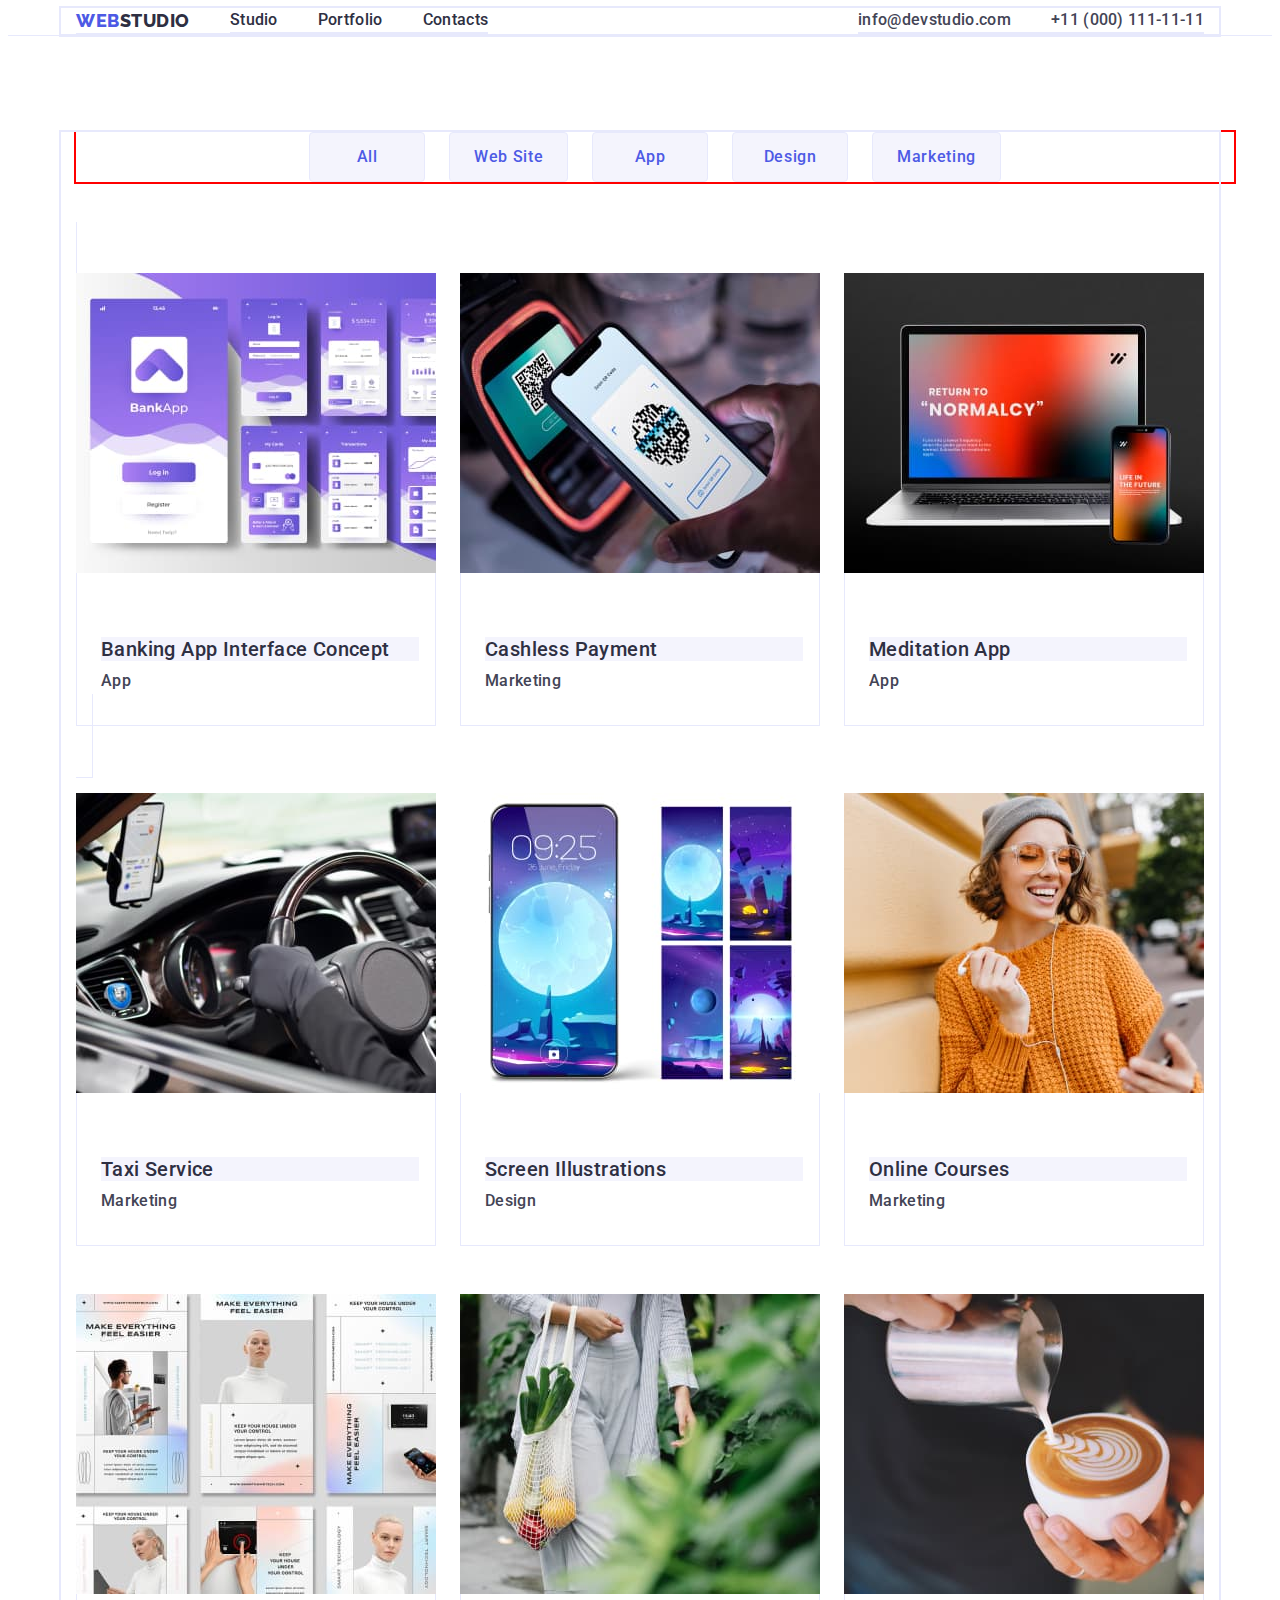
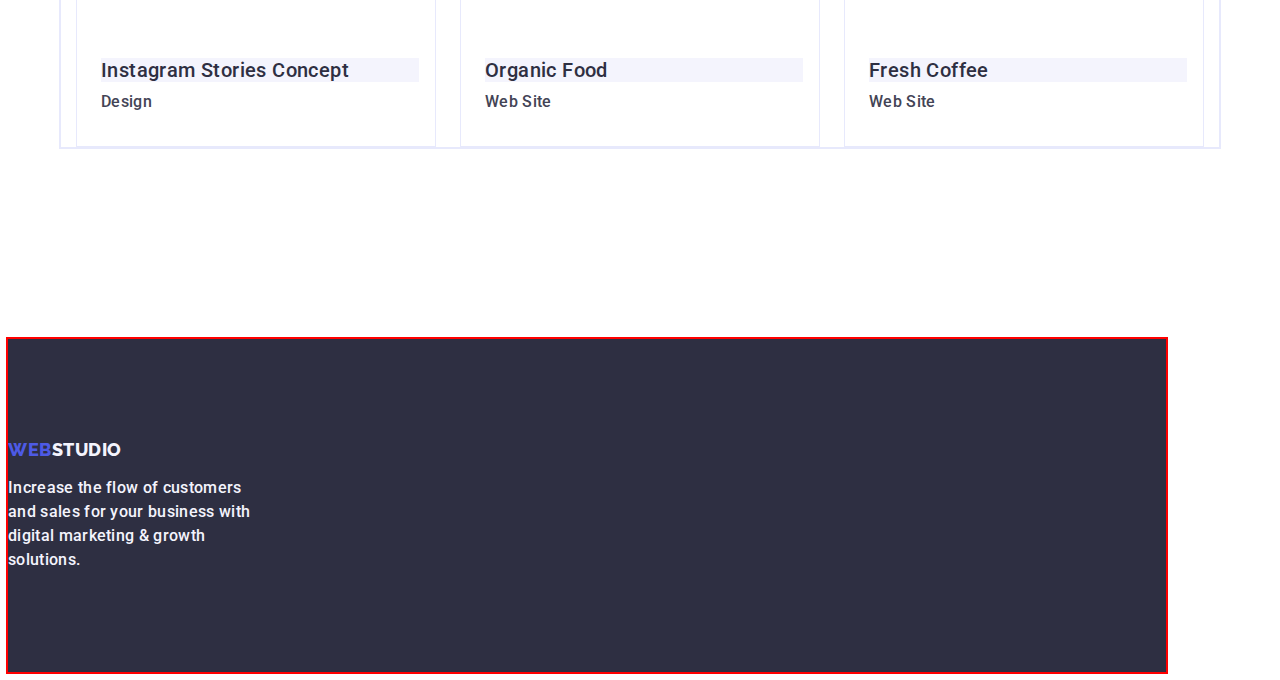
==== portfolio.html @ 83db0241 "hw3m3" ====
<!DOCTYPE html>
<html lang="en">

<head>
    <meta charset="UTF-8" />
    <meta http-equiv="X-UA-Compatible" content="IE=edge" />
    <meta name="viewport" content="width=device-width, initial-scale=1.0" />
    <title>Домашка 2</title>
    <link rel="preconnect" href="https://fonts.googleapis.com">
    <link rel="preconnect" href="https://fonts.gstatic.com" crossorigin>
    <link href="https://fonts.googleapis.com/css2?family=Raleway:wght@800&family=Roboto:wght@400;500;700&display=swap"
        rel="stylesheet">
    <link rel="stylesheet" href="https://cdnjs.cloudflare.com/ajax/libs/modern-normalize/2.0.0/modern-normalize.min.css"
        integrity="sha512-4xo8blKMVCiXpTaLzQSLSw3KFOVPWhm/TRtuPVc4WG6kUgjH6J03IBuG7JZPkcWMxJ5huwaBpOpnwYElP/m6wg=="
        crossorigin="anonymous" referrerpolicy="no-referrer" />
    <link rel="stylesheet" href="./css/styles.css">
</head>

<body>
    <header class="header-class">
        <div class="container flex-container ">
            <nav class="nav-class flex-container">
                <a class="main-return-index link" href="./index.html">Web<span class="logo-studio">Studio</span></a>
                <ul class="flex-container list">
                    <li><a class="main-menu link" href="./index.html">Studio</a></li>
                    <li><a class="main-menu link" href="./portfolio.html">Portfolio</a></li>
                    <li><a class="main-menu link" href="">Contacts</a></li>
                </ul>
            </nav>
    
            <address class="main-adress flex-container">
                <ul class="flex-container list">
                    <li><a class="main-email-tel link" href="mailto:info@devstudio.com">info@devstudio.com</a></li>
                    <li><a class="main-email-tel link" href="tel:+110001111111">+11 (000) 111-11-11</a></li>
                </ul>
            </address>
        </div>
    </header>

    
    <main>
        <section class="section-portfolio">
           
            <div class="container ">   
                <h1 class=" visually-hidden "> portfolio </h1>
                <ul class="container flex-container-menu-portfolio list">
    
                    <li> <button type="button" class="portfolio-filter link">All</button> </li>
                    <li> <button type="button" class="portfolio-filter link">Web Site</button> </li>
                    <li> <button type="button" class="portfolio-filter link">App</button></li>
                    <li> <button type="button" class="portfolio-filter link">Design</button></li>
                    <li> <button type="button" class="portfolio-filter link">Marketing</button></li>
                </ul>
                <ul class=" flex-container-portfolio list">
           
                    <li class="portfolio-li"><a class="portfolio-list  link" href="">
                            <img src="./images/portfolio-banking-c.jpg" 
                                 alt="portfolio-banking">
                            <div class="portfolio-list">       
                                <h2 class="portfolio-h-two"> Banking App Interface Concept</h2>
                                <p class="portfolio-p">App</p>
                            </div>
                        </a>
                    </li>
                    <li class="portfolio-li"> <a class="link" href="">
                            <img src="./images/portfolio-cashless-c.jpg" 
                                alt="portfolio-banking">
                            <div class="portfolio-list">
                                <h2 class="portfolio-h-two"> Cashless Payment</h2>
                                <p class="portfolio-p">Marketing</p>
                            </div>
                        </a>
                    </li>
                    <li class="portfolio-li"> <a class="link" href="">
                            <img src="./images/portfolio-meditation-c.jpg"
                                alt="portfolio-banking">
                            <div class="portfolio-list">
                                <h2 class="portfolio-h-two"> Meditation App</h2>
                                <p class="portfolio-p">App</p>
                            </div>
                        </a>
                    </li>
                    <li class="portfolio-li"> <a class="link" href="">
                            <img src="./images/portfolio-taxi-c.jpg" 
                                alt="portfolio-banking">
                            <div class="portfolio-list">
                                <h2 class="portfolio-h-two"> Taxi Service</h2>
                                <p class="portfolio-p">Marketing</p>
                            </div>
                        </a>
                    </li>
                    <li class="portfolio-li"> <a class="link" href="">
                            <img src="./images/portfolio-screen-c.jpg" 
                                alt="portfolio-banking">
                            <div class="portfolio-list">
                                <h2 class="portfolio-h-two"> Screen Illustrations</h2>
                                <p class="portfolio-p">Design</p>
                            </div>
                        </a>
                    </li>
                    <li class="portfolio-li"> <a  class="link" href="">
                            <img src="./images/portfolio-online-course-c.jpg" 
                                 alt="portfolio-banking">
                            <div class="portfolio-list">
                                <h2 class="portfolio-h-two"> Online Courses</h2>
                                <p class="portfolio-p">Marketing</p>
                            </div>
                        </a>
                    </li>
                    <li class="portfolio-li"> <a class="link" href="">
                            <img src="./images/portfolio-instagram-story-c.jpg" 
                                alt="portfolio-banking">
                            <div class="portfolio-list">
                                <h2 class="portfolio-h-two"> Instagram Stories Concept</h2>
                                <p class="portfolio-p">Design</p>
                            </div>
                        </a>
                    </li>
                    <li class="portfolio-li"> <a class="link" href="">
                            <img src="./images/portfolio-organic-food-c.jpg" 
                               alt="portfolio-banking">
                            <div class="portfolio-list">
                                <h2 class="portfolio-h-two"> Organic Food</h2>
                                <p class="portfolio-p">Web Site</p>
                            </div>
                        </a>
                    </li>
                    <li class="portfolio-li"> <a class="link" href="">
                        <img src="./images/portfolio-fresh-coffe-c.jpg"
                             alt="portfolio-banking">
                        <div class="portfolio-list">
                            <h2 class="portfolio-h-two"> Fresh Coffee</h2>
                            <p class="portfolio-p">Web Site</p>
                        </div>
                    </a>
                    </li>
                </ul>
            </div>
        </section>
    </main>
    <footer class="">
        <div class="footer-class">
            <a class="main-footer-index link " href="./index.html">Web<span class="main-span-footer">Studio</span></a>
            <p class="main-p-footer size-p-footer">
                Increase the flow of customers and sales for your business with digital
                marketing & growth solutions.
            </p>
        </div>
    </footer>
</body>
</html>
---- css/styles.css ----
body{
    font-family: "Roboto", sans-serif;
    font-weight: 500;
    color: #434455;
    background-color:#FFFFFF;}
:root{
    --title-color:#ffffff;
    --background-color-body:#2e2f42;
    --portfolio-filter-color: #4D5AE5;
    --portfolio-filter-background: #F4F4FD;
    --color-main-menu: #434455;
    --color-border-portfolio:#e7e9fc;
    --color-focus-blu: #404bbf;
    --color-h-second: #2E2F42;
    --color-main-total: #F4F4FD;
    --color-main-p: #434455;
    --color-sect-third: #E5E5E5;
}
.list{list-style: none;  }
.link{text-decoration: none; }
p,h1,h2,h3,h4,h5,h6 {margin: 0;}
ul,ol{margin: 0;   padding: 0  ;}
img{display: block;}

/* Main menu */
.main-menu {
    font-weight: 500;
    font-size: 16px;
    line-height: 1.5;
    letter-spacing: 0.02em;
    color: var(--background-color-body);
    gap: 40px;
    padding: 24px 0;
}
 .main-menu:hover,
 .main-menu:focus {
    color: var(--color-focus-blu);
}
.nav-class {}

.flex-container{
    display: flex;
    align-items: center;
    gap: 40px;
    justify-content: space-between;
    border-bottom: 1px solid #e7e9fc
}
.flex-container-first{
    box-sizing: content-box;
    display: flex;
}
.flex-container-second {
    display: flex;
    align-items: center;
    gap: 24px;
    justify-content: center;
}
.flex-container-portfolio{
    display: flex;
    flex-wrap: wrap;
    align-items: center;
    column-gap: 24px;
    row-gap: 48px;
    margin-bottom: 72px;
    border-top: none;
}
.portfolio-li{
    /* flex-basis: calc((100% - 48x) / 3); */
    width: calc((100% - 48px) / 3);
}
.portfolio-list{
    padding: 32px 16px;

    border: 1px solid var(--color-border-portfolio);
    border-top: none;
}
.flex-container-menu-portfolio{
    display: flex;
    align-items: center;
    gap: 24px;
    margin-bottom: 72px;
    padding-top: 96px;
}   
.flex-container-third {
    display: flex;
    align-items: center;
    gap: 24px;
    }
.flex-on{
    display: flex;
    align-items: center;
    justify-items: center;
    justify-content: center;
}

.logo-studio{
    color: var(--background-color-body);
}

.main-return-index{
       color: var(--portfolio-filter-color);
        font-family: 'Raleway', sans-serif;
        font-style: normal;
        font-weight: 800;
        font-size: 18px;
        line-height: 1.17;
        letter-spacing: 0.03em;
        text-transform: uppercase;
 }

.main-footer-index {
    font-family: 'Raleway', sans-serif;
    font-style: normal;
    font-weight: 800;
    font-size: 18px;
    line-height: 1.17;
    letter-spacing: 0.03em;
    text-transform: uppercase;
    color: var(--portfolio-filter-color);
    background-color: var(--background-color-body);
    margin-bottom: 16px;
    display: inline-block;
}

.main-span-footer {
    color: var(--portfolio-filter-background);
}

.main-p-footer {
    font-size: 16px;
    line-height: 1.5;
    letter-spacing: 0.02em;
    color: var(--portfolio-filter-background);
}
.size-p-footer {
    width: 264px;
}
.main-adress {
    font-style: normal; 
}

.main-email-tel{
    font-size: 16px;
    line-height: 1.5;
    letter-spacing: 0.02em;
    color: var(--color-main-menu);
    margin-right: auto;
}
.main-email-tel:hover,
.main-email-tel:focus {
    color: var(--color-focus-blu);
 
}
.main-section-first{
    padding: 188px 0;
    background-color: var(--background-color-body);
}
.main-h-first {
    font-weight: 700;
    font-size: 56px;
    line-height: 1.07;
    text-align: center; 
    letter-spacing: 0.02em;
    max-width: 496px;
    color: var(--title-color);
    
}
.main-button {
    font-family: "Roboto", sans-serif;
    font-style: normal;
    font-weight: 500;
    font-size: 16px;
    line-height: 1.5;
    letter-spacing: 0.04em;
    color: var(--title-color);
    background-color: var(--portfolio-filter-color);
    cursor: pointer;
    display: block;
    align-items: center;
    align-items: flex-start;
    padding: 12px 24px;
    min-width: 169px;
    height: 56px;
    border: 1px solid var(--color-border-portfolio);
    box-shadow: 0px 4px 4px rgba(0, 0, 0, 0.15);
    border: none;
    border-radius: 4px;
   
}
.main-button:hover,
.main-button:focus {
    background-color: var(--color-focus-blu);
    border: 1px solid transparent;
    }
.main-section-second{
    background: #E5E5E5;  
    padding-top: 120px;
    padding-bottom: 120px;
}
.h-two-hidden{
    content-visibility: hidden;
}
.main-h-second {
    font-weight: 500;
    font-size: 20px;
    line-height: 1.2;
    letter-spacing: 0.02em;
    color: var(--color-h-second);
    margin-bottom: 8px;
}
.main-p-second {
    font-size: 16px;
    line-height: 1.5;
    letter-spacing: 0.02em;
    color: var(--color-main-p);
}
.main-section-third{
    background-color: var(--color-sect-third);
    padding-bottom: 120px;
}
.main-section-four {
    background-color: var(--color-main-total);
    padding: 120px 0;
}
.main-h-third {
    font-weight: 700;
    font-size: 36px;
    line-height: 1.11;
    text-align: center;
    align-items: center;
    letter-spacing: 0.02em;
    text-transform: capitalize;
    color: var(--background-color-body);
    margin-bottom: 72px;
}
.main-fio {
    font-weight: 500;
    font-size: 20px;
    line-height: 1.2;
    text-align: center;
    letter-spacing: 0.02em;
    color: var(--background-color-body);
    margin-bottom: 8px;
}
.job-title {
    font-weight: 400;
    font-size: 16px;
    line-height: 1.5;
    text-align: center;
    letter-spacing: 0.02em;
    color: var(--color-main-menu);
}
.fio-job {
    border-radius: 0px 0px 4px 4px;
    background-color: var(--background-color-body);
    padding: 32px 16px;
}
.footer-class{
    padding: 100px 0;
    width: 1158px;
    margin-left: 156 px;
    /* display: inline-block; */
    outline: 2px solid red;
    background-color: var(--background-color-body);
}
 
    
/****--------------- Portfolio */
.portfolio-filter{
    font-family: "Roboto", sans-serif;
    font-weight: 500;
    font-size: 16px;
    line-height: 1.5;
    letter-spacing: 0.04em;
    background-color: var(--portfolio-filter-background);
    color:var(--portfolio-filter-color);
    cursor: pointer;
    display: flex;
    box-sizing: border-box; 
    align-items: center;
    gap: 24px;
    min-width: 116px;
    height: 48x;
    flex-direction: row;
    justify-content: center;
    align-items: center;
    padding: 12px 24px;
    border: 1px solid #E7E9FC;
    border-radius: 4px;
}

.portfolio-filter:hover, 
.portfolio-filter:focus {
    color: var(--title-color);
    background-color: var(--color-focus-blu);
    border: 1px solid transparent;
}
.portfolio-h-two{
        font-weight: 500;
        font-size: 20px;
        line-height: 1.2;
        letter-spacing: 0.02em;
        color: var(--background-color-body);
        margin-top: 32px;
        margin-bottom: 8px;
        margin-left: 8px;
        background-color: var(--portfolio-filter-background);
}
.portfolio-p{
    font-size: 16px;
    line-height: 1.5;
    letter-spacing: 0.02em;
    color: var(--color-main-menu);
    margin-left: 8px;
} 
.main-img{
    display: block; 
    max-width: 100%;
     height: auto;
     flex-basis: calc((100% - 48px) / 3);
}
.main-img-team {
     flex-basis: calc((100% - 3 * 24px) / 4);
}
.header-class{
    border-bottom: 1px solid #e7e9fc;
}
.container {
    width: 1158px;
    padding: 0 15px;
    box-sizing: border-box;
     margin: 0 auto;
     outline: 2px solid #e7e9fc;
}
.container-first {
    width: 1158px;
    display: flex;
    flex-direction: column;
    padding: 188px 0;
    align-items: center;
 }
.container-second {
    width: 1158px;
    display: flex;
    flex-direction: row;
    align-items: center;
    outline: 2px solid red;
    gap: 24px;
    
    /* flex-basis: calc((100% - 72px) / 4); */
}
.second-li{
    flex-basis: calc((100% - 72px) / 4);
}
.third-li{
    flex-basis: calc((100% - 48px) / 3);
}
.container-third{
    width: 1158px;
    display: flex;
    padding-bottom: 120px;
    flex-direction: row;
    /* margin-left: 156 px; */
    /* margin-right: 156 px; */
    align-items: center;
    outline: 2px solid red;
    margin: 0 auto;
    gap: 24px;
    justify-content: center;
    /* flex-basis: calc((100% - 48px) / 3); */
}
.visually-hidden {
    position: absolute;
    width: 1px;
    height: 1px;
    margin: -1px;
    border: 0;
    padding: 0;
    white-space: nowrap;
    clip-path: inset(100%);
    clip: rect(0 0 0 0);
    overflow: hidden;
}
.second-item{
    flex-basis: calc((100% - 72px) / 4);
}
.flex-container-menu-portfolio{
    width: 1158px;
    display: flex;
    box-sizing: border-box;
    flex-direction: row;
    align-items: center;
    outline: 2px solid red;
    margin: 0 auto;
    gap: 24px;
    justify-content: center;
    margin-bottom: 72px;
    margin-left: 427 px;
    margin-right: 427 px;
}
.section-portfolio{
    /* width: 1158px; */
    padding-top: 96px;
    padding-bottom: 120px;
    
}
.class-team-img{
    flex-basis: calc((100% - 72px) / 4);
    border-radius: 0px 0px 4px 4px;
}
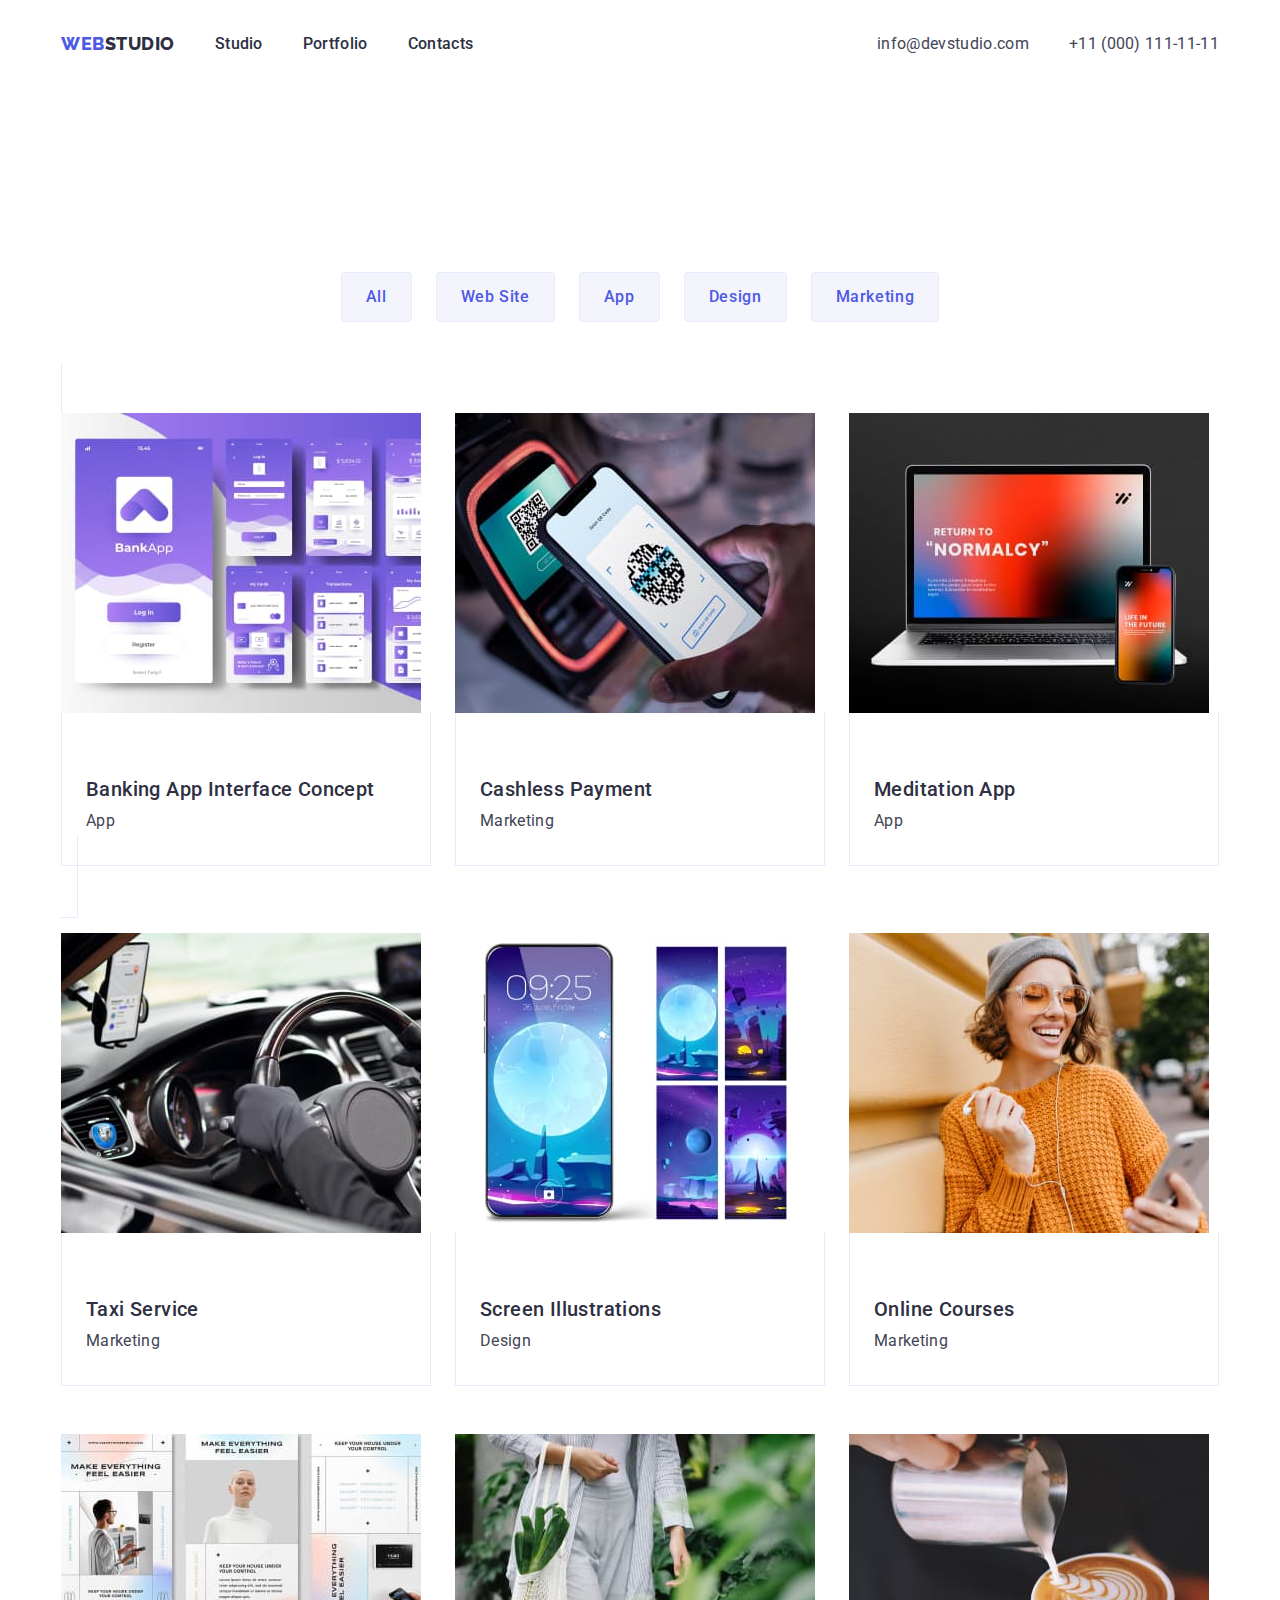
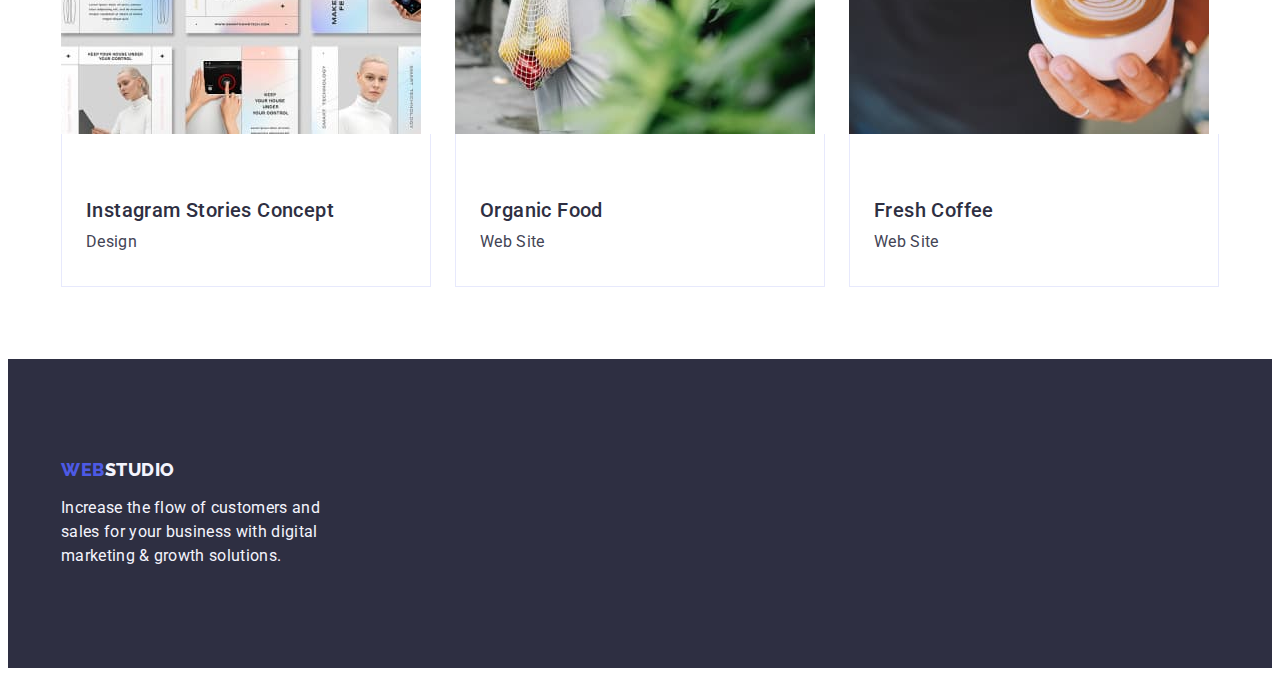
==== commit 08abf267: "hw3m4" ====
--- a/portfolio.html
+++ b/portfolio.html
@@ -39,11 +39,11 @@
 
     
     <main>
-        <section class="section-portfolio">
+        <section class="container ">
            
-            <div class="container ">   
+            <div class="section-portfolio ">   
                 <h1 class=" visually-hidden "> portfolio </h1>
-                <ul class="container flex-container-menu-portfolio list">
+                <ul class="flex-container-menu-portfolio list">
     
                     <li> <button type="button" class="portfolio-filter link">All</button> </li>
                     <li> <button type="button" class="portfolio-filter link">Web Site</button> </li>
@@ -138,8 +138,8 @@
             </div>
         </section>
     </main>
-    <footer class="">
-        <div class="footer-class">
+    <footer class="footer-class">
+        <div class="container">
             <a class="main-footer-index link " href="./index.html">Web<span class="main-span-footer">Studio</span></a>
             <p class="main-p-footer size-p-footer">
                 Increase the flow of customers and sales for your business with digital
--- a/css/styles.css
+++ b/css/styles.css
@@ -1,8 +1,7 @@
 body{
     font-family: "Roboto", sans-serif;
-    font-weight: 500;
-    color: #434455;
-    background-color:#FFFFFF;}
+    color: var(--color-main-p);
+    background-color: var(--title-color);}
 :root{
     --title-color:#ffffff;
     --background-color-body:#2e2f42;
@@ -29,6 +28,7 @@
     line-height: 1.5;
     letter-spacing: 0.02em;
     color: var(--background-color-body);
+    display: block;
     gap: 40px;
     padding: 24px 0;
 }
@@ -43,7 +43,6 @@
     align-items: center;
     gap: 40px;
     justify-content: space-between;
-    border-bottom: 1px solid #e7e9fc
 }
 .flex-container-first{
     box-sizing: content-box;
@@ -163,7 +162,11 @@
     letter-spacing: 0.02em;
     max-width: 496px;
     color: var(--title-color);
-    
+    margin: auto;
+   
+        /* align-items: center; */
+       
+        
 }
 .main-button {
     font-family: "Roboto", sans-serif;
@@ -176,12 +179,10 @@
     background-color: var(--portfolio-filter-color);
     cursor: pointer;
     display: block;
-    align-items: center;
+    
+    margin-top: 48px;
     align-items: flex-start;
     padding: 12px 24px;
-    min-width: 169px;
-    height: 56px;
-    border: 1px solid var(--color-border-portfolio);
     box-shadow: 0px 4px 4px rgba(0, 0, 0, 0.15);
     border: none;
     border-radius: 4px;
@@ -193,7 +194,7 @@
     border: 1px solid transparent;
     }
 .main-section-second{
-    background: #E5E5E5;  
+    /* background: var(--color-sect-third);   */
     padding-top: 120px;
     padding-bottom: 120px;
 }
@@ -215,12 +216,12 @@
     color: var(--color-main-p);
 }
 .main-section-third{
-    background-color: var(--color-sect-third);
+    /* background-color: var(--color-sect-third); */
     padding-bottom: 120px;
 }
 .main-section-four {
     background-color: var(--color-main-total);
-    padding: 120px 0;
+    /* padding: 120px 0; */
 }
 .main-h-third {
     font-weight: 700;
@@ -252,15 +253,15 @@
 }
 .fio-job {
     border-radius: 0px 0px 4px 4px;
-    background-color: var(--background-color-body);
+    background-color: var(--title-color);
     padding: 32px 16px;
 }
 .footer-class{
     padding: 100px 0;
-    width: 1158px;
-    margin-left: 156 px;
+    /* width: 1158px; */
+    /* margin-left: 156 px; */
     /* display: inline-block; */
-    outline: 2px solid red;
+    /* outline: 2px solid red; */
     background-color: var(--background-color-body);
 }
  
@@ -277,10 +278,10 @@
     cursor: pointer;
     display: flex;
     box-sizing: border-box; 
-    align-items: center;
-    gap: 24px;
-    min-width: 116px;
-    height: 48x;
+    /* align-items: center; */
+    gap: 24px;
+    /* min-width: 116px; */
+    /* height: 48x; */
     flex-direction: row;
     justify-content: center;
     align-items: center;
@@ -304,7 +305,7 @@
         margin-top: 32px;
         margin-bottom: 8px;
         margin-left: 8px;
-        background-color: var(--portfolio-filter-background);
+        /* background-color: var(--portfolio-filter-background); */
 }
 .portfolio-p{
     font-size: 16px;
@@ -323,31 +324,22 @@
      flex-basis: calc((100% - 3 * 24px) / 4);
 }
 .header-class{
-    border-bottom: 1px solid #e7e9fc;
+    /* border-bottom: 1px solid #e7e9fc; */
 }
 .container {
     width: 1158px;
     padding: 0 15px;
-    box-sizing: border-box;
      margin: 0 auto;
-     outline: 2px solid #e7e9fc;
 }
 .container-first {
     width: 1158px;
-    display: flex;
-    flex-direction: column;
-    padding: 188px 0;
-    align-items: center;
  }
 .container-second {
     width: 1158px;
     display: flex;
-    flex-direction: row;
-    align-items: center;
-    outline: 2px solid red;
-    gap: 24px;
-    
-    /* flex-basis: calc((100% - 72px) / 4); */
+    /* flex-direction: row; */
+    /* align-items: center; */
+    gap: 24px;
 }
 .second-li{
     flex-basis: calc((100% - 72px) / 4);
@@ -356,14 +348,13 @@
     flex-basis: calc((100% - 48px) / 3);
 }
 .container-third{
-    width: 1158px;
-    display: flex;
-    padding-bottom: 120px;
+    /* width: 1158px; */
+    display: flex;
+    /* padding-bottom: 120px; */
     flex-direction: row;
     /* margin-left: 156 px; */
     /* margin-right: 156 px; */
     align-items: center;
-    outline: 2px solid red;
     margin: 0 auto;
     gap: 24px;
     justify-content: center;
@@ -385,24 +376,17 @@
     flex-basis: calc((100% - 72px) / 4);
 }
 .flex-container-menu-portfolio{
-    width: 1158px;
-    display: flex;
-    box-sizing: border-box;
-    flex-direction: row;
-    align-items: center;
-    outline: 2px solid red;
-    margin: 0 auto;
-    gap: 24px;
-    justify-content: center;
-    margin-bottom: 72px;
-    margin-left: 427 px;
-    margin-right: 427 px;
+    display: flex;
+    align-items: center;
+    gap: 24px;
+    justify-content: center;
+    /* margin-bottom: 72px; */
+  
 }
 .section-portfolio{
     /* width: 1158px; */
     padding-top: 96px;
-    padding-bottom: 120px;
-    
+     
 }
 .class-team-img{
     flex-basis: calc((100% - 72px) / 4);
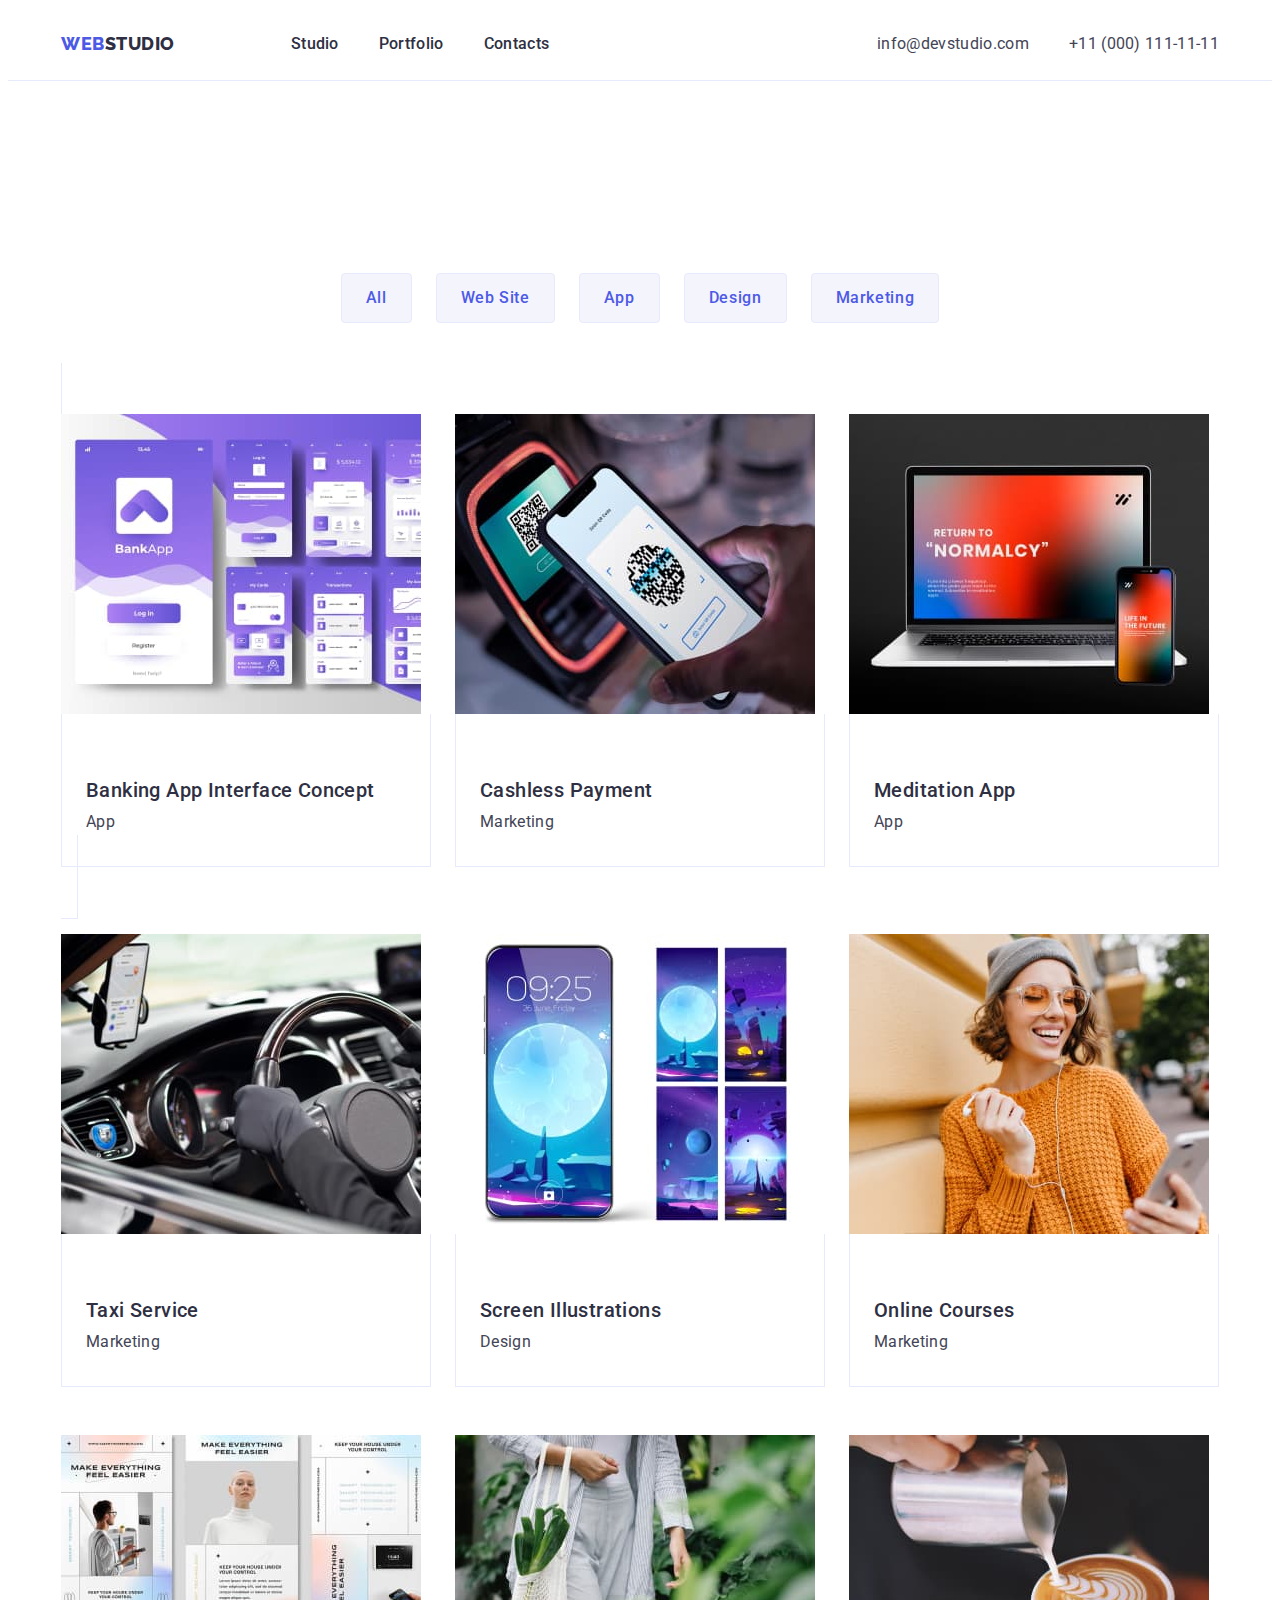
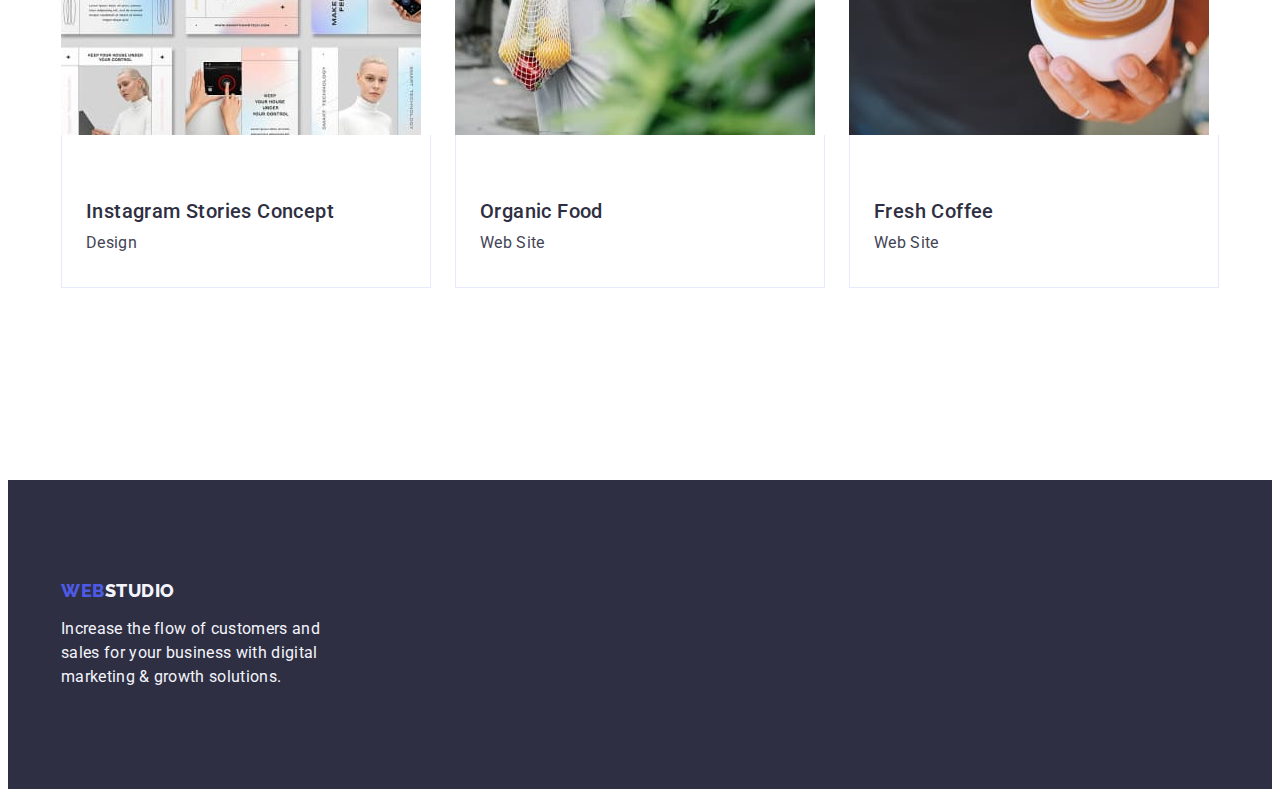
==== commit 1a1f50c9: "hw2m4" ====
--- a/portfolio.html
+++ b/portfolio.html
@@ -39,9 +39,9 @@
 
     
     <main>
-        <section class="container ">
+        <section class="section-portfolio ">
            
-            <div class="section-portfolio ">   
+            <div class="container ">   
                 <h1 class=" visually-hidden "> portfolio </h1>
                 <ul class="flex-container-menu-portfolio list">
     
--- a/css/styles.css
+++ b/css/styles.css
@@ -105,6 +105,7 @@
         line-height: 1.17;
         letter-spacing: 0.03em;
         text-transform: uppercase;
+        margin-right: 76px;
  }
 
 .main-footer-index {
@@ -179,14 +180,15 @@
     background-color: var(--portfolio-filter-color);
     cursor: pointer;
     display: block;
-    
+
     margin-top: 48px;
     align-items: flex-start;
     padding: 12px 24px;
     box-shadow: 0px 4px 4px rgba(0, 0, 0, 0.15);
     border: none;
     border-radius: 4px;
-   
+    min-width: 169px;
+    height: 56px;
 }
 .main-button:hover,
 .main-button:focus {
@@ -221,7 +223,7 @@
 }
 .main-section-four {
     background-color: var(--color-main-total);
-    /* padding: 120px 0; */
+    padding: 120px 0;
 }
 .main-h-third {
     font-weight: 700;
@@ -324,7 +326,7 @@
      flex-basis: calc((100% - 3 * 24px) / 4);
 }
 .header-class{
-    /* border-bottom: 1px solid #e7e9fc; */
+    border-bottom: 1px solid #e7e9fc;
 }
 .container {
     width: 1158px;
@@ -386,6 +388,7 @@
 .section-portfolio{
     /* width: 1158px; */
     padding-top: 96px;
+    padding-bottom: 120px;
      
 }
 .class-team-img{
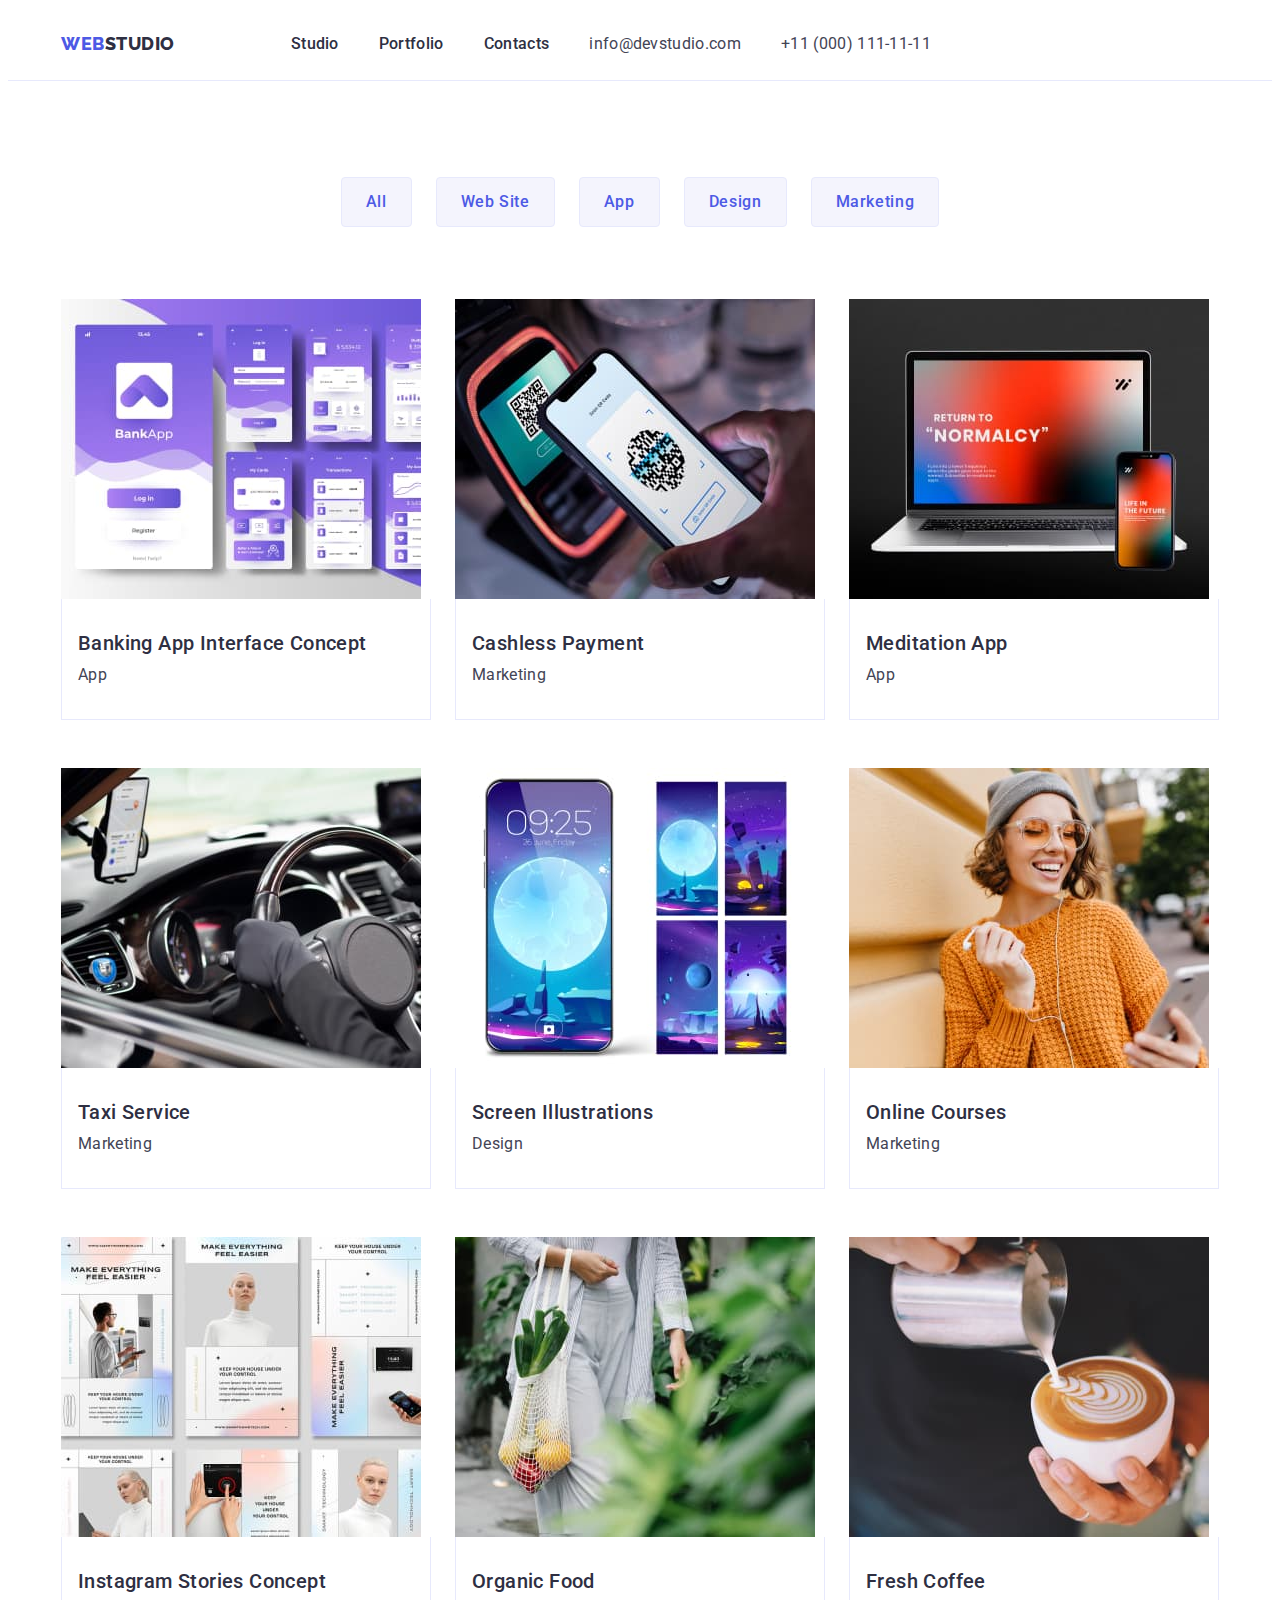
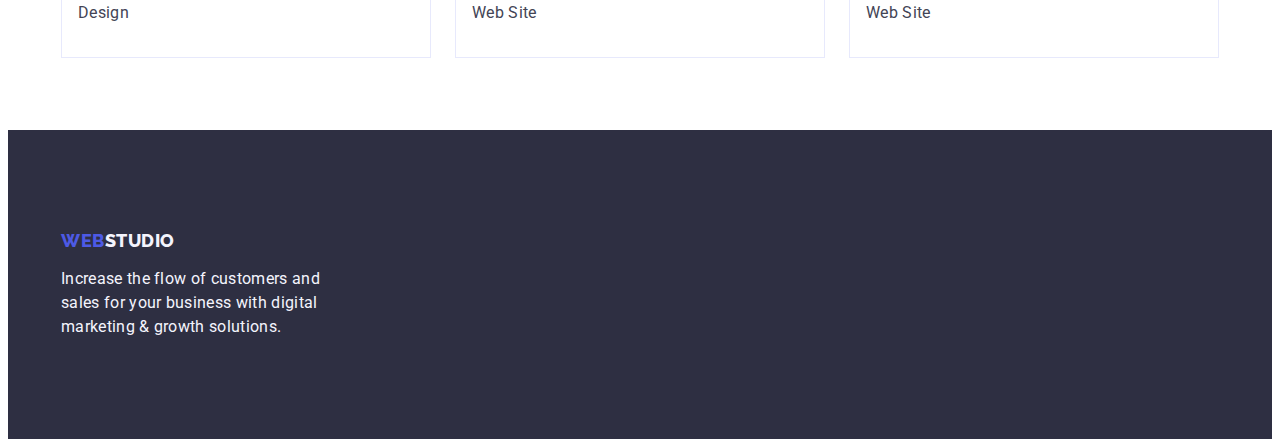
==== commit e76f2af1: "hw3m5" ====
--- a/portfolio.html
+++ b/portfolio.html
@@ -53,7 +53,7 @@
                 </ul>
                 <ul class=" flex-container-portfolio list">
            
-                    <li class="portfolio-li"><a class="portfolio-list  link" href="">
+                    <li class="portfolio-li"><a class="  link" href="">
                             <img src="./images/portfolio-banking-c.jpg" 
                                  alt="portfolio-banking">
                             <div class="portfolio-list">       
--- a/css/styles.css
+++ b/css/styles.css
@@ -36,14 +36,19 @@
  .main-menu:focus {
     color: var(--color-focus-blu);
 }
-.nav-class {}
+.nav-class {
+    display: flex;
+    align-items: center;
+    /* gap: 40px; */
+    justify-content: space-between;
+}
 
 .flex-container{
     display: flex;
     align-items: center;
     gap: 40px;
-    justify-content: space-between;
-}
+    /* justify-content: space-between; */
+} 
 .flex-container-first{
     box-sizing: content-box;
     display: flex;
@@ -60,7 +65,8 @@
     align-items: center;
     column-gap: 24px;
     row-gap: 48px;
-    margin-bottom: 72px;
+    margin-top: 72px;
+    /* margin-bottom: 72px; */
     border-top: none;
 }
 .portfolio-li{
@@ -69,16 +75,14 @@
 }
 .portfolio-list{
     padding: 32px 16px;
-
+    /* padding: 0px 16px; */
     border: 1px solid var(--color-border-portfolio);
     border-top: none;
 }
 .flex-container-menu-portfolio{
     display: flex;
-    align-items: center;
-    gap: 24px;
-    margin-bottom: 72px;
-    padding-top: 96px;
+    /* align-items: center; */
+    gap: 24px;
 }   
 .flex-container-third {
     display: flex;
@@ -180,7 +184,7 @@
     background-color: var(--portfolio-filter-color);
     cursor: pointer;
     display: block;
-
+margin: auto;
     margin-top: 48px;
     align-items: flex-start;
     padding: 12px 24px;
@@ -278,15 +282,15 @@
     background-color: var(--portfolio-filter-background);
     color:var(--portfolio-filter-color);
     cursor: pointer;
-    display: flex;
-    box-sizing: border-box; 
+    /* display: flex; */
+    /* box-sizing: border-box;  */
     /* align-items: center; */
-    gap: 24px;
+    /* gap: 24px; */
     /* min-width: 116px; */
     /* height: 48x; */
-    flex-direction: row;
-    justify-content: center;
-    align-items: center;
+    /* flex-direction: row; */
+    /* justify-content: center; */
+    /* align-items: center; */
     padding: 12px 24px;
     border: 1px solid #E7E9FC;
     border-radius: 4px;
@@ -304,9 +308,9 @@
         line-height: 1.2;
         letter-spacing: 0.02em;
         color: var(--background-color-body);
-        margin-top: 32px;
+        /* margin-top: 32px; */
         margin-bottom: 8px;
-        margin-left: 8px;
+        /* margin-left: 8px; */
         /* background-color: var(--portfolio-filter-background); */
 }
 .portfolio-p{
@@ -314,7 +318,7 @@
     line-height: 1.5;
     letter-spacing: 0.02em;
     color: var(--color-main-menu);
-    margin-left: 8px;
+    /* margin-left: 8px; */
 } 
 .main-img{
     display: block; 
@@ -388,7 +392,7 @@
 .section-portfolio{
     /* width: 1158px; */
     padding-top: 96px;
-    padding-bottom: 120px;
+    padding-bottom: 72px;
      
 }
 .class-team-img{
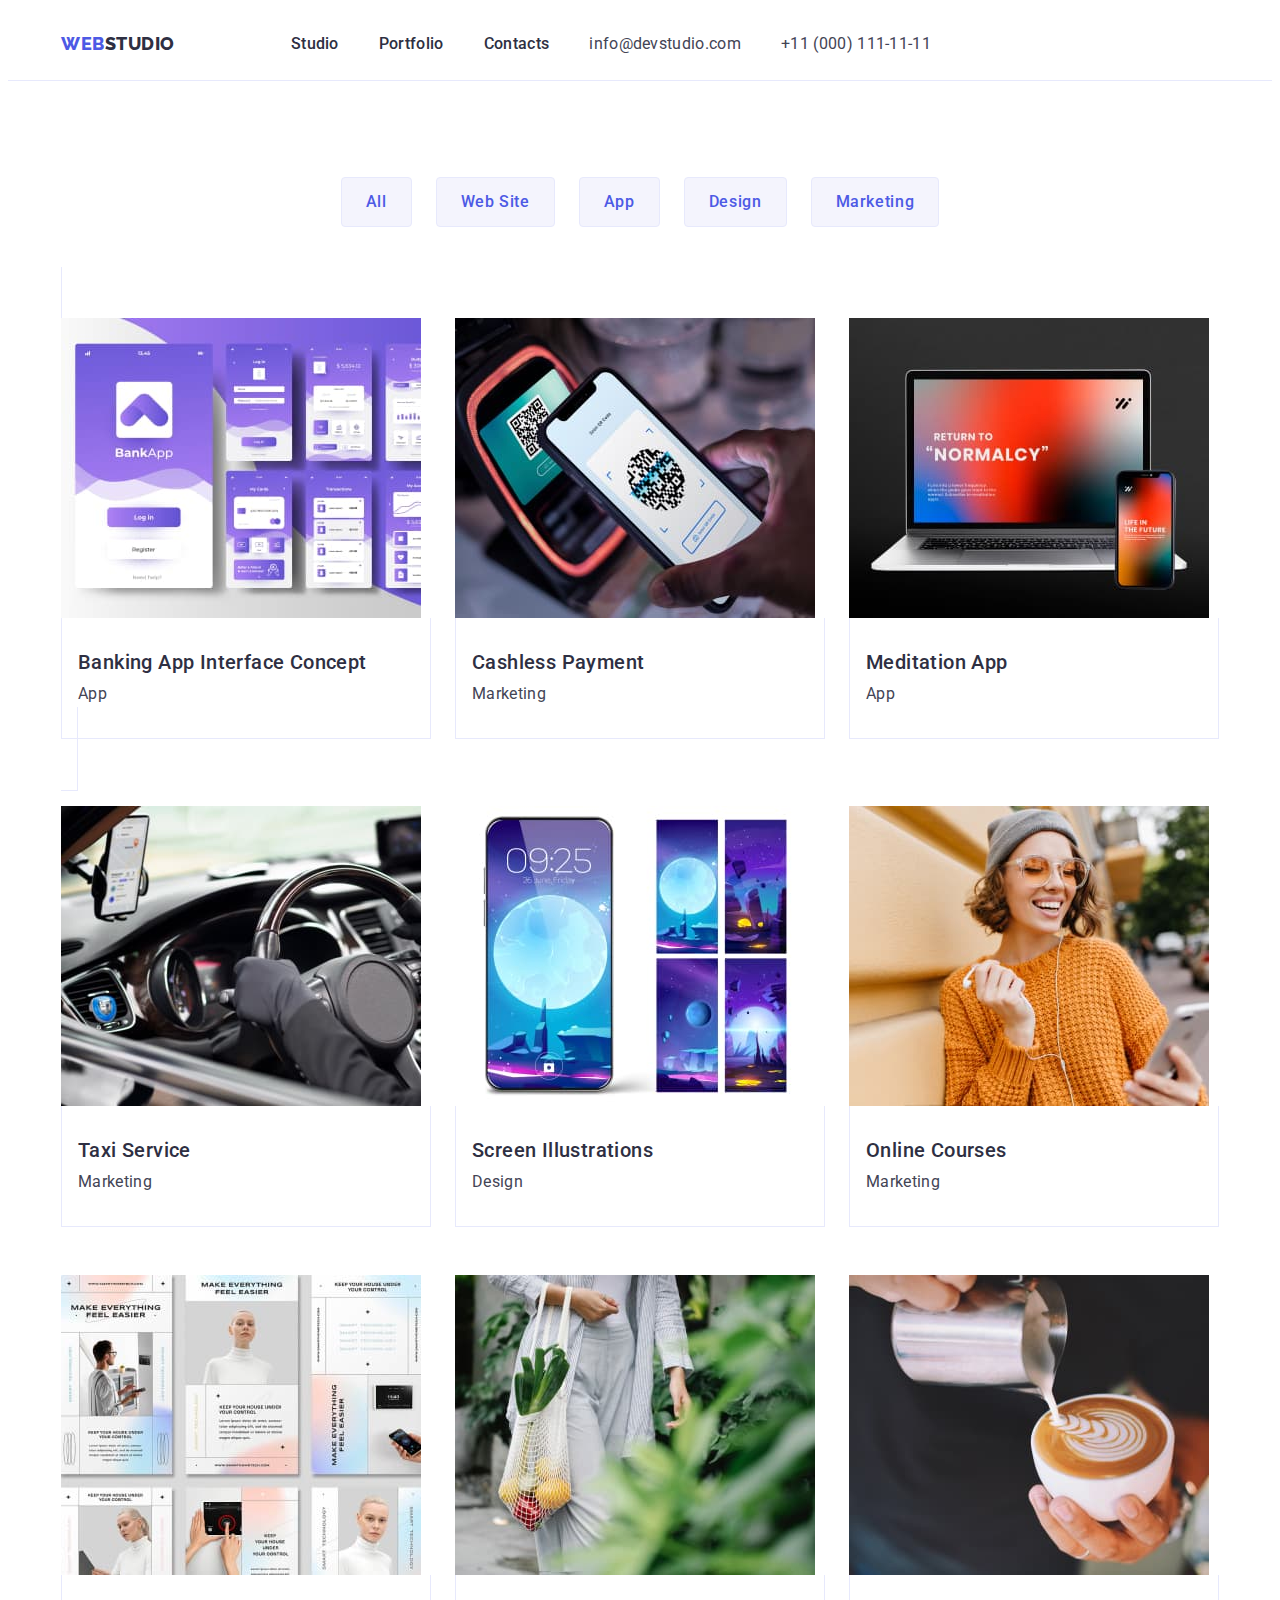
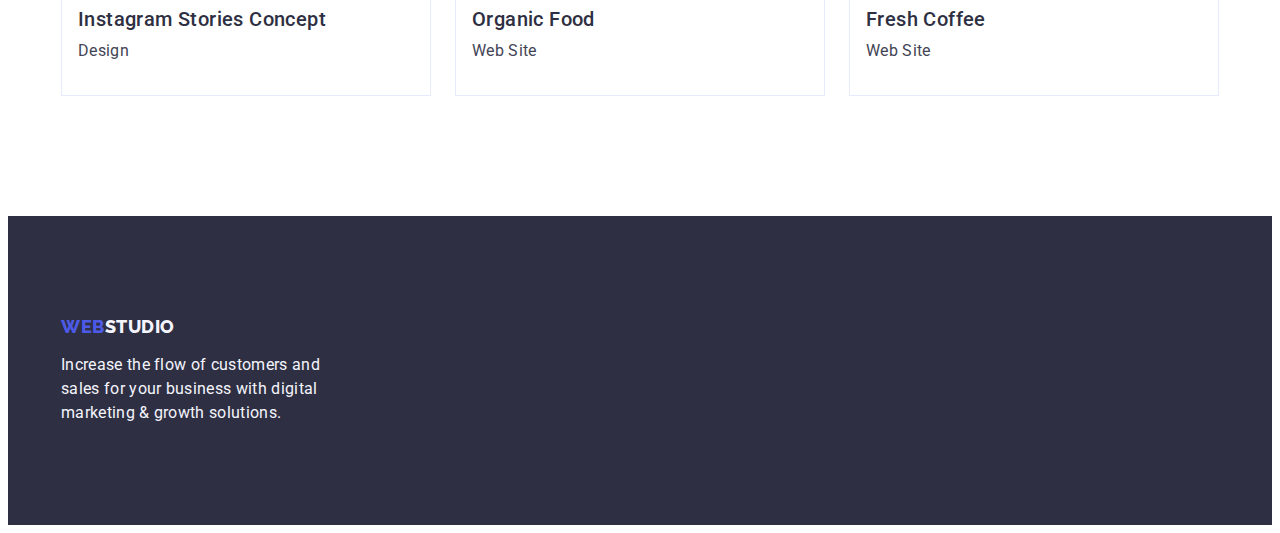
==== commit 1cb32285: "hw3v6" ====
--- a/portfolio.html
+++ b/portfolio.html
@@ -53,7 +53,7 @@
                 </ul>
                 <ul class=" flex-container-portfolio list">
            
-                    <li class="portfolio-li"><a class="  link" href="">
+                    <li class="portfolio-li"><a class="portfolio-list  link" href="">
                             <img src="./images/portfolio-banking-c.jpg" 
                                  alt="portfolio-banking">
                             <div class="portfolio-list">       
--- a/css/styles.css
+++ b/css/styles.css
@@ -42,7 +42,12 @@
     /* gap: 40px; */
     justify-content: space-between;
 }
-
+.adr-container {
+    display: flex;
+    /* align-items: left; */
+    gap: 40px;
+    /* justify-content: space-between; */
+}
 .flex-container{
     display: flex;
     align-items: center;
@@ -65,8 +70,6 @@
     align-items: center;
     column-gap: 24px;
     row-gap: 48px;
-    margin-top: 72px;
-    /* margin-bottom: 72px; */
     border-top: none;
 }
 .portfolio-li{
@@ -75,14 +78,13 @@
 }
 .portfolio-list{
     padding: 32px 16px;
-    /* padding: 0px 16px; */
     border: 1px solid var(--color-border-portfolio);
     border-top: none;
 }
 .flex-container-menu-portfolio{
     display: flex;
-    /* align-items: center; */
-    gap: 24px;
+    gap: 24px;
+    margin-bottom: 72px;
 }   
 .flex-container-third {
     display: flex;
@@ -110,6 +112,7 @@
         letter-spacing: 0.03em;
         text-transform: uppercase;
         margin-right: 76px;
+        /* margin-left: 156px; */
  }
 
 .main-footer-index {
@@ -141,6 +144,7 @@
 }
 .main-adress {
     font-style: normal; 
+    /* margin-right: 141px; */
 }
 
 .main-email-tel{
@@ -168,10 +172,6 @@
     max-width: 496px;
     color: var(--title-color);
     margin: auto;
-   
-        /* align-items: center; */
-       
-        
 }
 .main-button {
     font-family: "Roboto", sans-serif;
@@ -264,10 +264,6 @@
 }
 .footer-class{
     padding: 100px 0;
-    /* width: 1158px; */
-    /* margin-left: 156 px; */
-    /* display: inline-block; */
-    /* outline: 2px solid red; */
     background-color: var(--background-color-body);
 }
  
@@ -330,6 +326,8 @@
      flex-basis: calc((100% - 3 * 24px) / 4);
 }
 .header-class{
+   /* padding-left: 156px; */
+   /* padding-right: 156px;  */
     border-bottom: 1px solid #e7e9fc;
 }
 .container {
@@ -386,13 +384,13 @@
     align-items: center;
     gap: 24px;
     justify-content: center;
-    /* margin-bottom: 72px; */
+    margin-bottom: 72px;
   
 }
 .section-portfolio{
     /* width: 1158px; */
     padding-top: 96px;
-    padding-bottom: 72px;
+    padding-bottom: 120px;
      
 }
 .class-team-img{
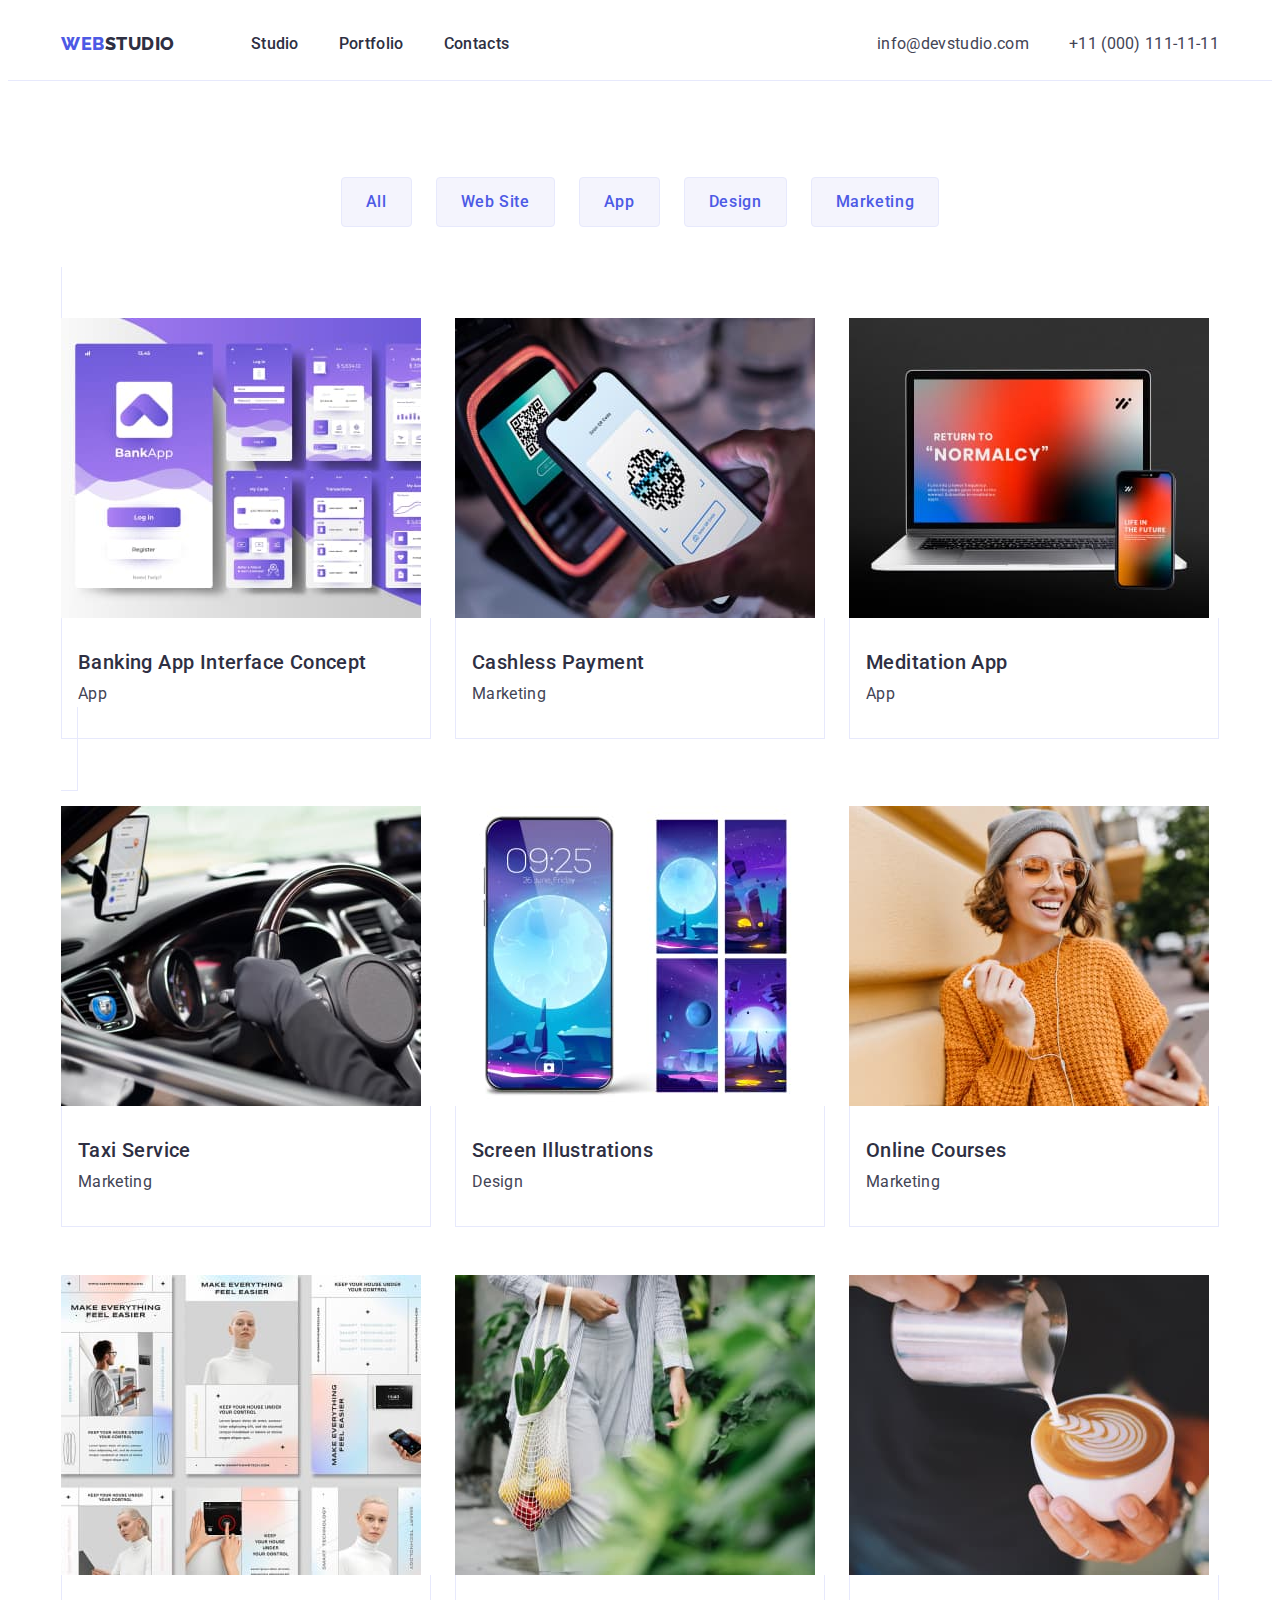
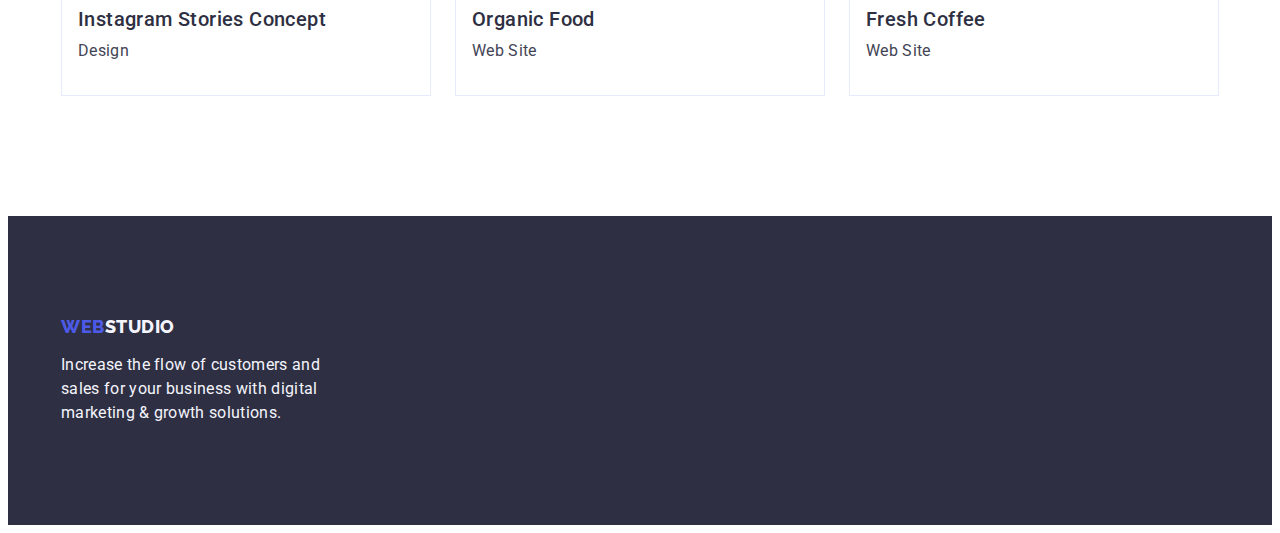
==== commit f762be4f: "hw3v6" ====
--- a/portfolio.html
+++ b/portfolio.html
@@ -17,9 +17,9 @@
 </head>
 
 <body>
-    <header class="header-class">
-        <div class="container flex-container ">
-            <nav class="nav-class flex-container">
+    <header class=" header-class">
+        <div class="container nav-class  ">
+            <nav class="nav-class ">
                 <a class="main-return-index link" href="./index.html">Web<span class="logo-studio">Studio</span></a>
                 <ul class="flex-container list">
                     <li><a class="main-menu link" href="./index.html">Studio</a></li>
@@ -28,15 +28,14 @@
                 </ul>
             </nav>
     
-            <address class="main-adress flex-container">
-                <ul class="flex-container list">
+            <address class="main-adress ">
+                <ul class="adr-container list">
                     <li><a class="main-email-tel link" href="mailto:info@devstudio.com">info@devstudio.com</a></li>
                     <li><a class="main-email-tel link" href="tel:+110001111111">+11 (000) 111-11-11</a></li>
                 </ul>
             </address>
         </div>
     </header>
-
     
     <main>
         <section class="section-portfolio ">
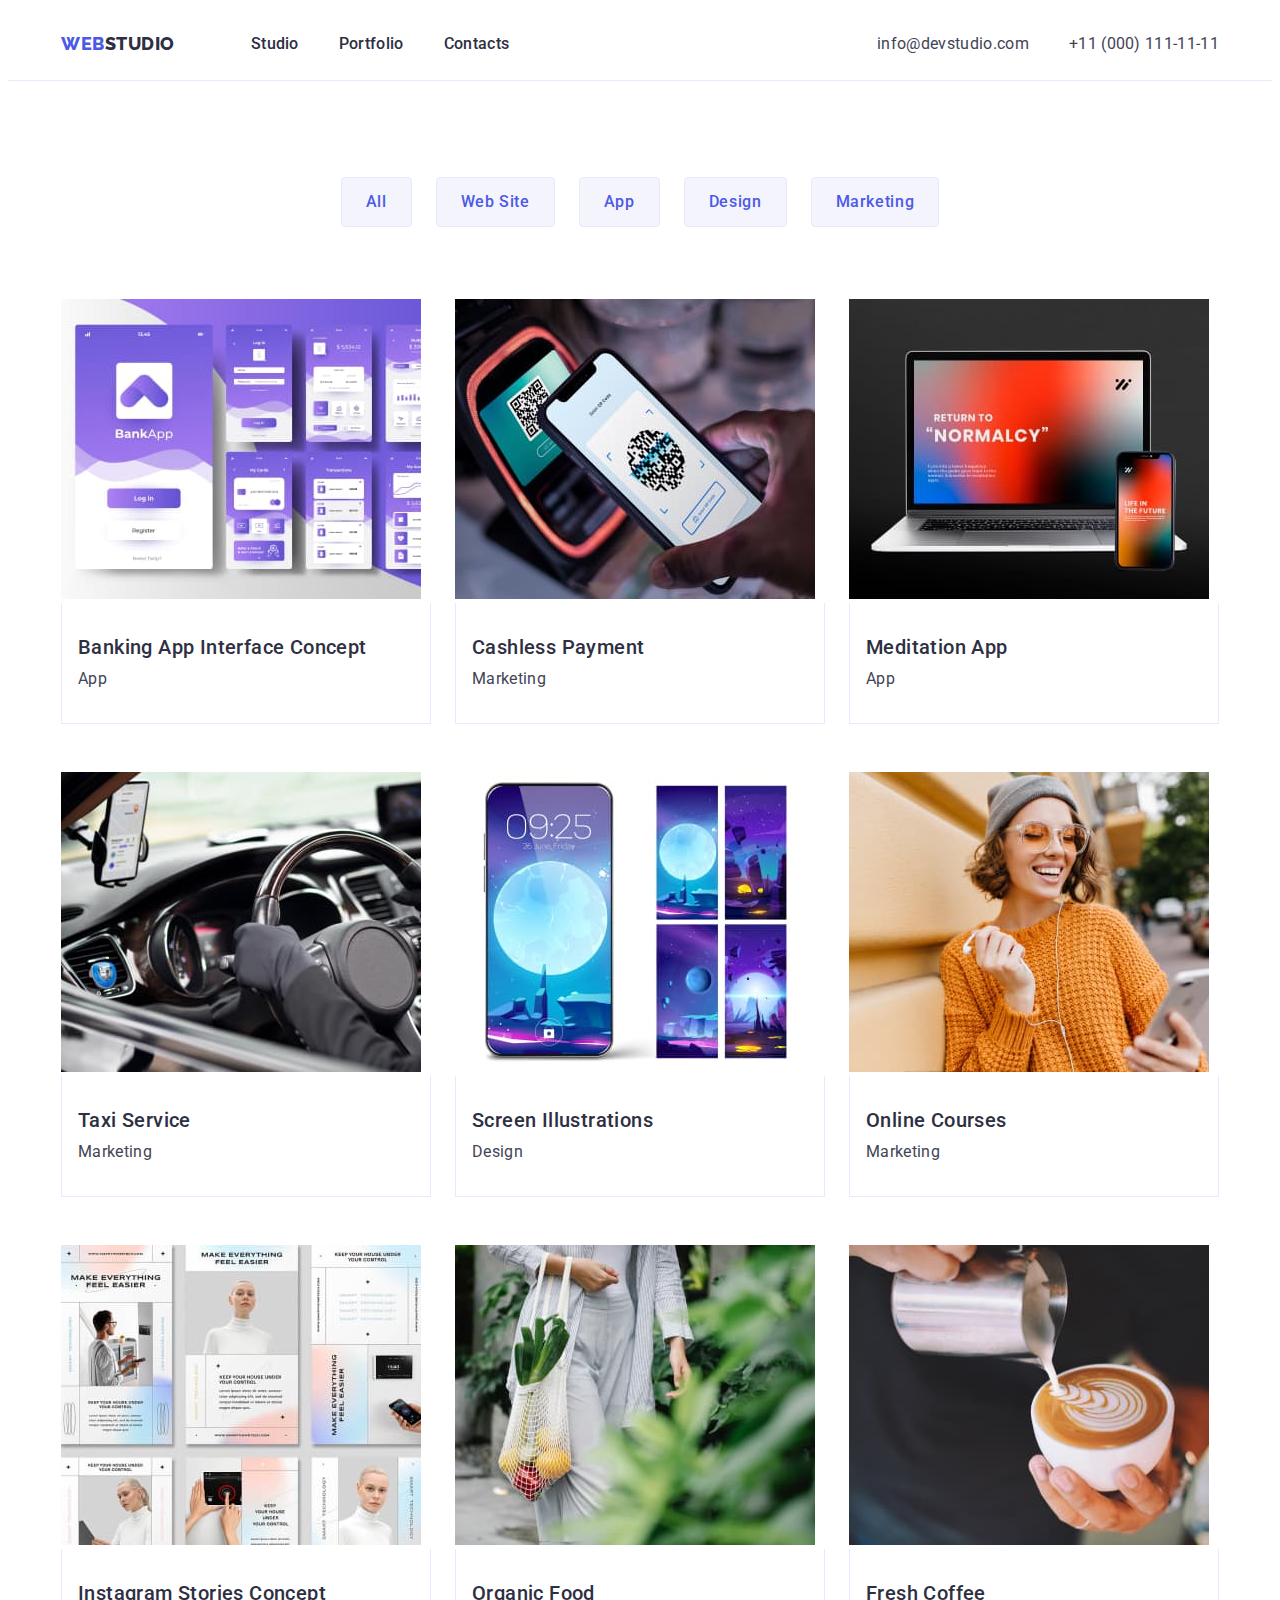
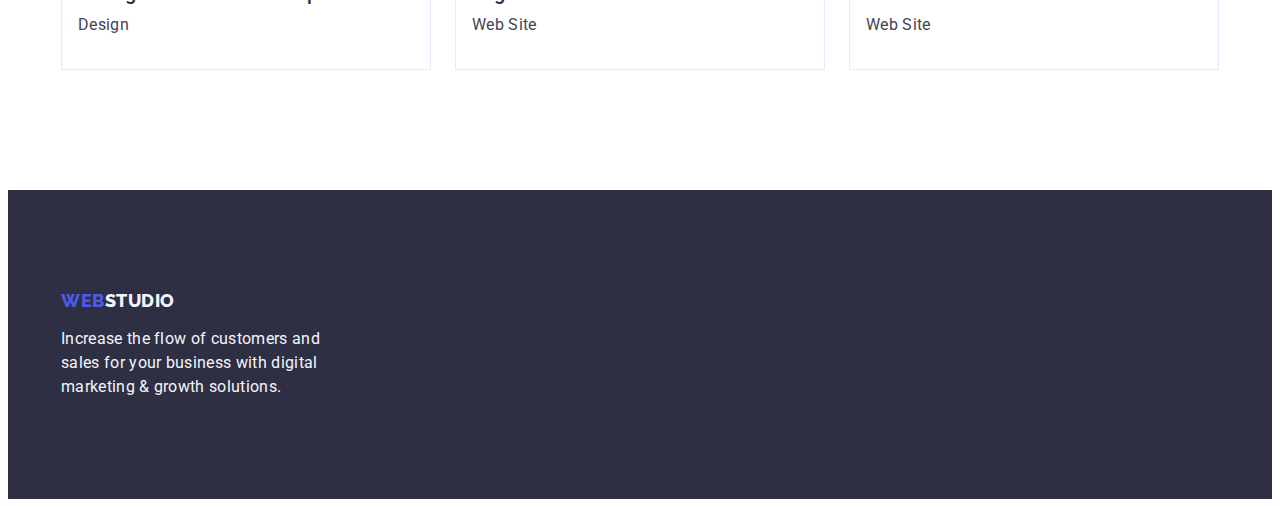
==== commit 34c05856: "hw3v7" ====
--- a/portfolio.html
+++ b/portfolio.html
@@ -51,87 +51,96 @@
                     <li> <button type="button" class="portfolio-filter link">Marketing</button></li>
                 </ul>
                 <ul class=" flex-container-portfolio list">
-           
-                    <li class="portfolio-li"><a class="portfolio-list  link" href="">
-                            <img src="./images/portfolio-banking-c.jpg" 
-                                 alt="portfolio-banking">
+                    <li class="portfolio-li">
+                        <img src="./images/portfolio-banking-c.jpg" 
+                             alt="portfolio-banking">
+                        <a class=" link" href="">
                             <div class="portfolio-list">       
                                 <h2 class="portfolio-h-two"> Banking App Interface Concept</h2>
                                 <p class="portfolio-p">App</p>
                             </div>
                         </a>
                     </li>
-                    <li class="portfolio-li"> <a class="link" href="">
-                            <img src="./images/portfolio-cashless-c.jpg" 
-                                alt="portfolio-banking">
+                    <li class="portfolio-li">
+                        <img src="./images/portfolio-cashless-c.jpg" 
+                                alt="portfolio-cashless">
+                        <a class=" link" href="">
                             <div class="portfolio-list">
                                 <h2 class="portfolio-h-two"> Cashless Payment</h2>
                                 <p class="portfolio-p">Marketing</p>
                             </div>
                         </a>
                     </li>
-                    <li class="portfolio-li"> <a class="link" href="">
-                            <img src="./images/portfolio-meditation-c.jpg"
-                                alt="portfolio-banking">
+                    <li class="portfolio-li"> 
+                        <img src="./images/portfolio-meditation-c.jpg"
+                                alt="portfolio-meditation">
+                        <a class="link" href="">
                             <div class="portfolio-list">
                                 <h2 class="portfolio-h-two"> Meditation App</h2>
                                 <p class="portfolio-p">App</p>
                             </div>
                         </a>
                     </li>
-                    <li class="portfolio-li"> <a class="link" href="">
-                            <img src="./images/portfolio-taxi-c.jpg" 
-                                alt="portfolio-banking">
+                    <li class="portfolio-li">                         
+                        <img src="./images/portfolio-taxi-c.jpg" 
+                                alt="portfolio-taxi">
+                        <a class="link" href="">
                             <div class="portfolio-list">
                                 <h2 class="portfolio-h-two"> Taxi Service</h2>
                                 <p class="portfolio-p">Marketing</p>
                             </div>
                         </a>
                     </li>
-                    <li class="portfolio-li"> <a class="link" href="">
-                            <img src="./images/portfolio-screen-c.jpg" 
-                                alt="portfolio-banking">
+                    <li class="portfolio-li">                     
+                        <img src="./images/portfolio-screen-c.jpg" 
+                                alt="portfolio-screen">
+                        <a class="link" href="">
                             <div class="portfolio-list">
                                 <h2 class="portfolio-h-two"> Screen Illustrations</h2>
                                 <p class="portfolio-p">Design</p>
                             </div>
                         </a>
                     </li>
-                    <li class="portfolio-li"> <a  class="link" href="">
-                            <img src="./images/portfolio-online-course-c.jpg" 
-                                 alt="portfolio-banking">
+                    <li class="portfolio-li">                      
+                        <img src="./images/portfolio-online-course-c.jpg" 
+                                 alt="portfolio-online-course">
+                        <a class="link" href="">
                             <div class="portfolio-list">
                                 <h2 class="portfolio-h-two"> Online Courses</h2>
                                 <p class="portfolio-p">Marketing</p>
                             </div>
                         </a>
                     </li>
-                    <li class="portfolio-li"> <a class="link" href="">
-                            <img src="./images/portfolio-instagram-story-c.jpg" 
-                                alt="portfolio-banking">
+                    <li class="portfolio-li"> 
+                        
+                        <img src="./images/portfolio-instagram-story-c.jpg" 
+                                alt="portfolio-instagram-story">
+                        <a class="link" href="">
                             <div class="portfolio-list">
                                 <h2 class="portfolio-h-two"> Instagram Stories Concept</h2>
                                 <p class="portfolio-p">Design</p>
                             </div>
                         </a>
                     </li>
-                    <li class="portfolio-li"> <a class="link" href="">
-                            <img src="./images/portfolio-organic-food-c.jpg" 
-                               alt="portfolio-banking">
+                    <li class="portfolio-li">                         
+                        <img src="./images/portfolio-organic-food-c.jpg" 
+                               alt="portfolio-organic-food">
+                        <a class="link" href="">
                             <div class="portfolio-list">
                                 <h2 class="portfolio-h-two"> Organic Food</h2>
                                 <p class="portfolio-p">Web Site</p>
                             </div>
                         </a>
                     </li>
-                    <li class="portfolio-li"> <a class="link" href="">
+                    <li class="portfolio-li">                     
                         <img src="./images/portfolio-fresh-coffe-c.jpg"
-                             alt="portfolio-banking">
-                        <div class="portfolio-list">
-                            <h2 class="portfolio-h-two"> Fresh Coffee</h2>
-                            <p class="portfolio-p">Web Site</p>
-                        </div>
-                    </a>
+                             alt="portfolio-fresh-coffe">
+                        <a class="link" href="">
+                             <div class="portfolio-list">
+                                <h2 class="portfolio-h-two"> Fresh Coffee</h2>
+                                <p class="portfolio-p">Web Site</p>
+                            </div>
+                        </a>
                     </li>
                 </ul>
             </div>
--- a/css/styles.css
+++ b/css/styles.css
@@ -19,7 +19,7 @@
 .link{text-decoration: none; }
 p,h1,h2,h3,h4,h5,h6 {margin: 0;}
 ul,ol{margin: 0;   padding: 0  ;}
-img{display: block;}
+/* img{display: block;} */
 
 /* Main menu */
 .main-menu {
@@ -67,7 +67,7 @@
 .flex-container-portfolio{
     display: flex;
     flex-wrap: wrap;
-    align-items: center;
+    /* align-items: center; */
     column-gap: 24px;
     row-gap: 48px;
     border-top: none;
@@ -317,7 +317,7 @@
     /* margin-left: 8px; */
 } 
 .main-img{
-    display: block; 
+    /* display: block;  */
     max-width: 100%;
      height: auto;
      flex-basis: calc((100% - 48px) / 3);
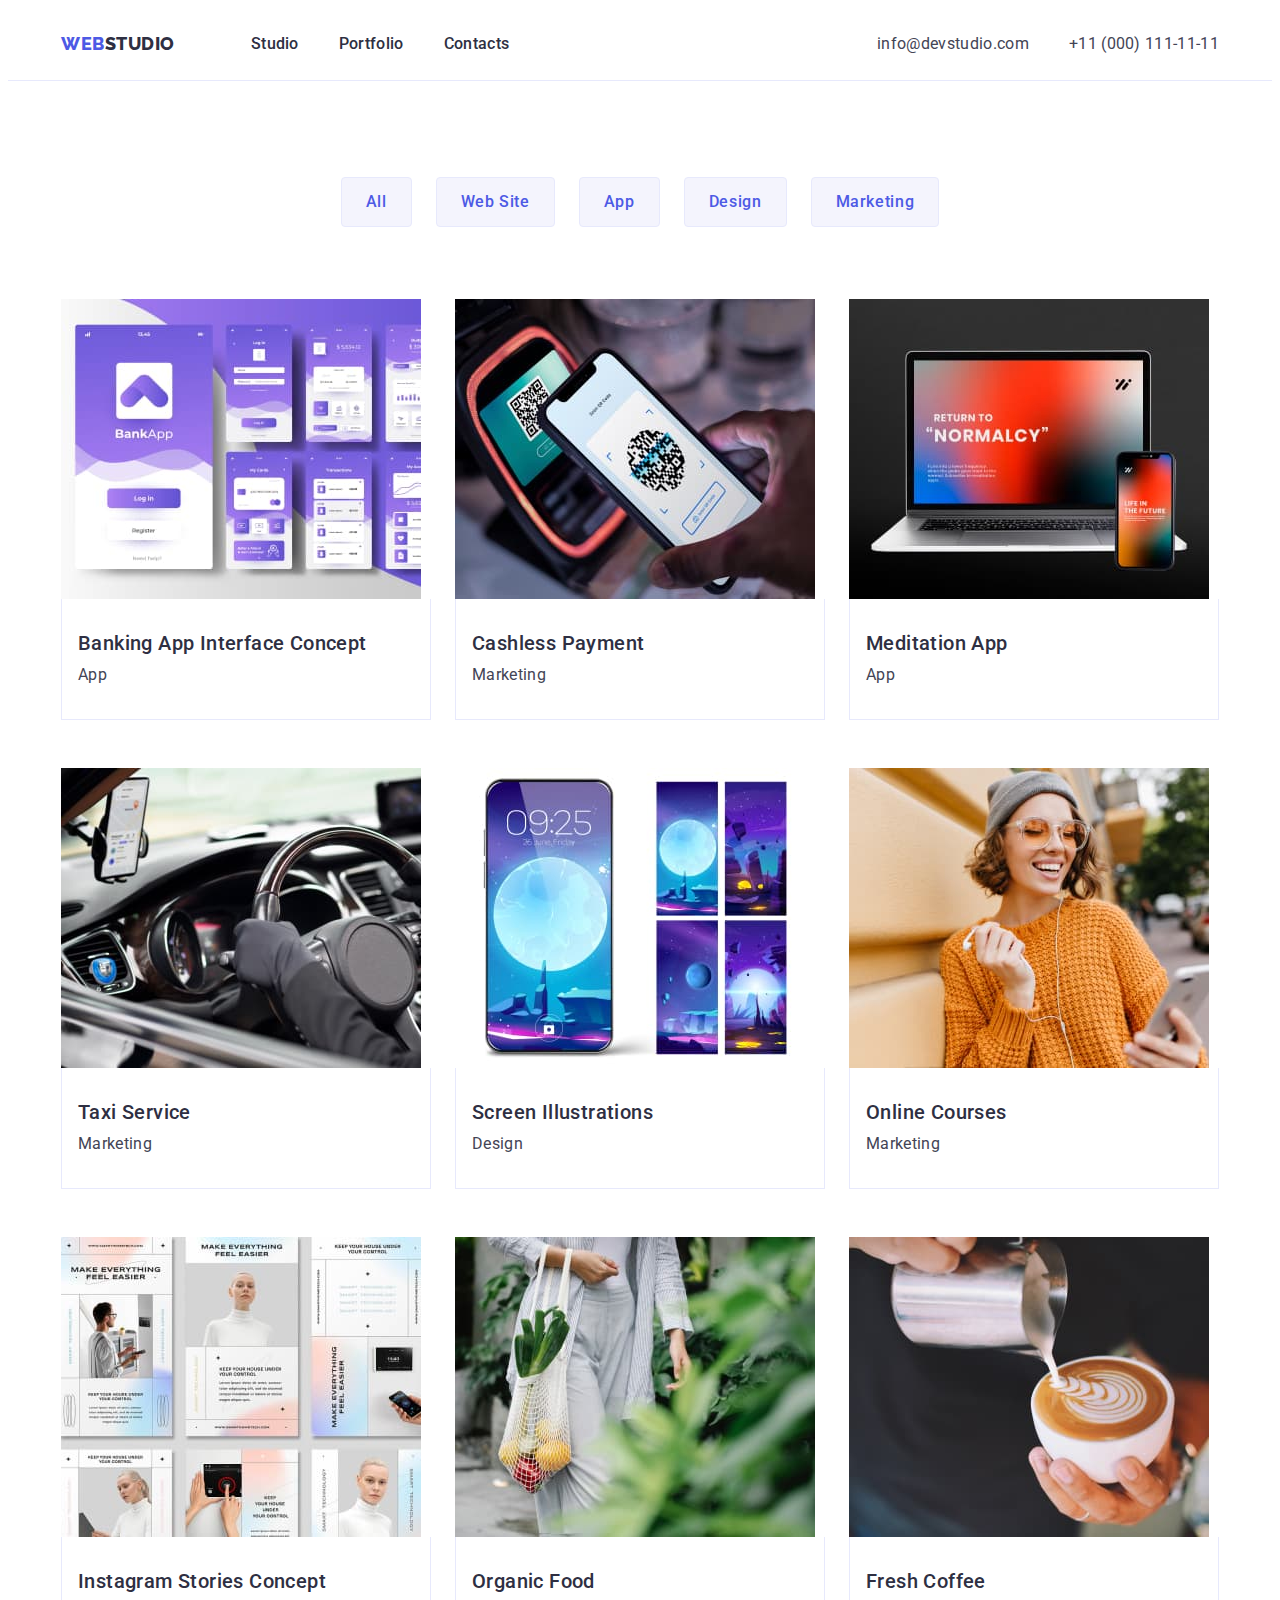
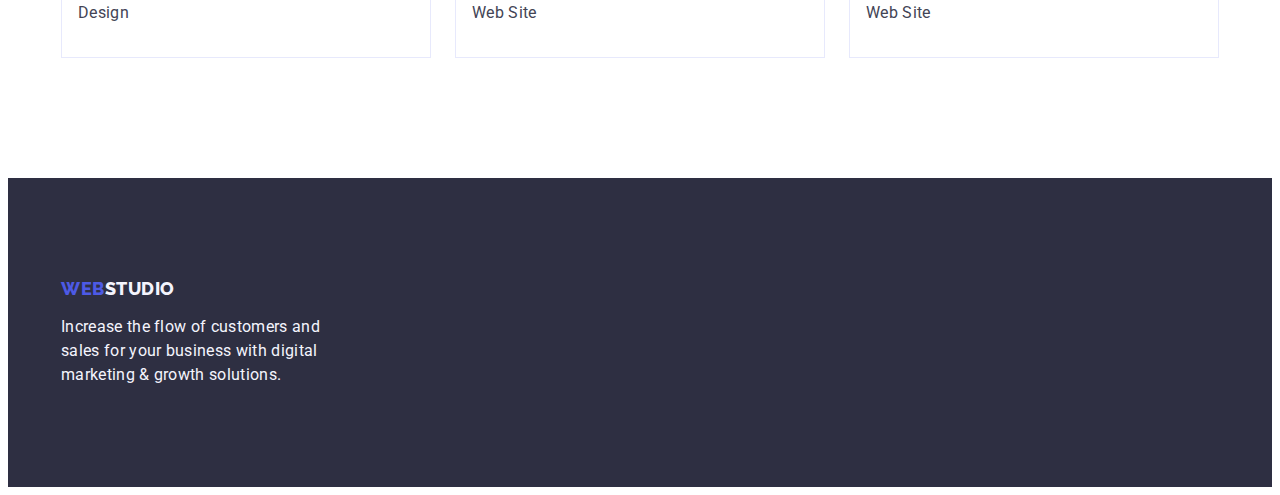
==== commit 0f4c54a8: "hw3v7" ====
--- a/portfolio.html
+++ b/portfolio.html
@@ -52,9 +52,10 @@
                 </ul>
                 <ul class=" flex-container-portfolio list">
                     <li class="portfolio-li">
-                        <img src="./images/portfolio-banking-c.jpg" 
-                             alt="portfolio-banking">
+                        
                         <a class=" link" href="">
+                            <img src="./images/portfolio-banking-c.jpg"
+                                alt="portfolio-banking">
                             <div class="portfolio-list">       
                                 <h2 class="portfolio-h-two"> Banking App Interface Concept</h2>
                                 <p class="portfolio-p">App</p>
@@ -62,9 +63,10 @@
                         </a>
                     </li>
                     <li class="portfolio-li">
-                        <img src="./images/portfolio-cashless-c.jpg" 
+                       
+                        <a class=" link" href="">
+                            <img src="./images/portfolio-cashless-c.jpg"
                                 alt="portfolio-cashless">
-                        <a class=" link" href="">
                             <div class="portfolio-list">
                                 <h2 class="portfolio-h-two"> Cashless Payment</h2>
                                 <p class="portfolio-p">Marketing</p>
@@ -72,9 +74,10 @@
                         </a>
                     </li>
                     <li class="portfolio-li"> 
-                        <img src="./images/portfolio-meditation-c.jpg"
+                        
+                        <a class="link" href="">
+                            <img src="./images/portfolio-meditation-c.jpg" 
                                 alt="portfolio-meditation">
-                        <a class="link" href="">
                             <div class="portfolio-list">
                                 <h2 class="portfolio-h-two"> Meditation App</h2>
                                 <p class="portfolio-p">App</p>
@@ -82,9 +85,10 @@
                         </a>
                     </li>
                     <li class="portfolio-li">                         
-                        <img src="./images/portfolio-taxi-c.jpg" 
+                      
+                        <a class="link" href="">
+                            <img src="./images/portfolio-taxi-c.jpg" 
                                 alt="portfolio-taxi">
-                        <a class="link" href="">
                             <div class="portfolio-list">
                                 <h2 class="portfolio-h-two"> Taxi Service</h2>
                                 <p class="portfolio-p">Marketing</p>
@@ -92,9 +96,10 @@
                         </a>
                     </li>
                     <li class="portfolio-li">                     
-                        <img src="./images/portfolio-screen-c.jpg" 
+                        
+                        <a class="link" href="">
+                            <img src="./images/portfolio-screen-c.jpg" 
                                 alt="portfolio-screen">
-                        <a class="link" href="">
                             <div class="portfolio-list">
                                 <h2 class="portfolio-h-two"> Screen Illustrations</h2>
                                 <p class="portfolio-p">Design</p>
@@ -102,9 +107,10 @@
                         </a>
                     </li>
                     <li class="portfolio-li">                      
-                        <img src="./images/portfolio-online-course-c.jpg" 
+                        
+                        <a class="link" href="">
+                            <img src="./images/portfolio-online-course-c.jpg"
                                  alt="portfolio-online-course">
-                        <a class="link" href="">
                             <div class="portfolio-list">
                                 <h2 class="portfolio-h-two"> Online Courses</h2>
                                 <p class="portfolio-p">Marketing</p>
@@ -113,9 +119,9 @@
                     </li>
                     <li class="portfolio-li"> 
                         
-                        <img src="./images/portfolio-instagram-story-c.jpg" 
+                        <a class="link" href="">
+                            <img src="./images/portfolio-instagram-story-c.jpg"
                                 alt="portfolio-instagram-story">
-                        <a class="link" href="">
                             <div class="portfolio-list">
                                 <h2 class="portfolio-h-two"> Instagram Stories Concept</h2>
                                 <p class="portfolio-p">Design</p>
@@ -123,9 +129,10 @@
                         </a>
                     </li>
                     <li class="portfolio-li">                         
-                        <img src="./images/portfolio-organic-food-c.jpg" 
-                               alt="portfolio-organic-food">
+                       
                         <a class="link" href="">
+                            <img src="./images/portfolio-organic-food-c.jpg" 
+                                alt="portfolio-organic-food">
                             <div class="portfolio-list">
                                 <h2 class="portfolio-h-two"> Organic Food</h2>
                                 <p class="portfolio-p">Web Site</p>
@@ -133,9 +140,10 @@
                         </a>
                     </li>
                     <li class="portfolio-li">                     
-                        <img src="./images/portfolio-fresh-coffe-c.jpg"
-                             alt="portfolio-fresh-coffe">
+                       
                         <a class="link" href="">
+                            <img src="./images/portfolio-fresh-coffe-c.jpg"
+                                alt="portfolio-fresh-coffe">
                              <div class="portfolio-list">
                                 <h2 class="portfolio-h-two"> Fresh Coffee</h2>
                                 <p class="portfolio-p">Web Site</p>
--- a/css/styles.css
+++ b/css/styles.css
@@ -19,7 +19,7 @@
 .link{text-decoration: none; }
 p,h1,h2,h3,h4,h5,h6 {margin: 0;}
 ul,ol{margin: 0;   padding: 0  ;}
-/* img{display: block;} */
+img{display: block;}
 
 /* Main menu */
 .main-menu {
